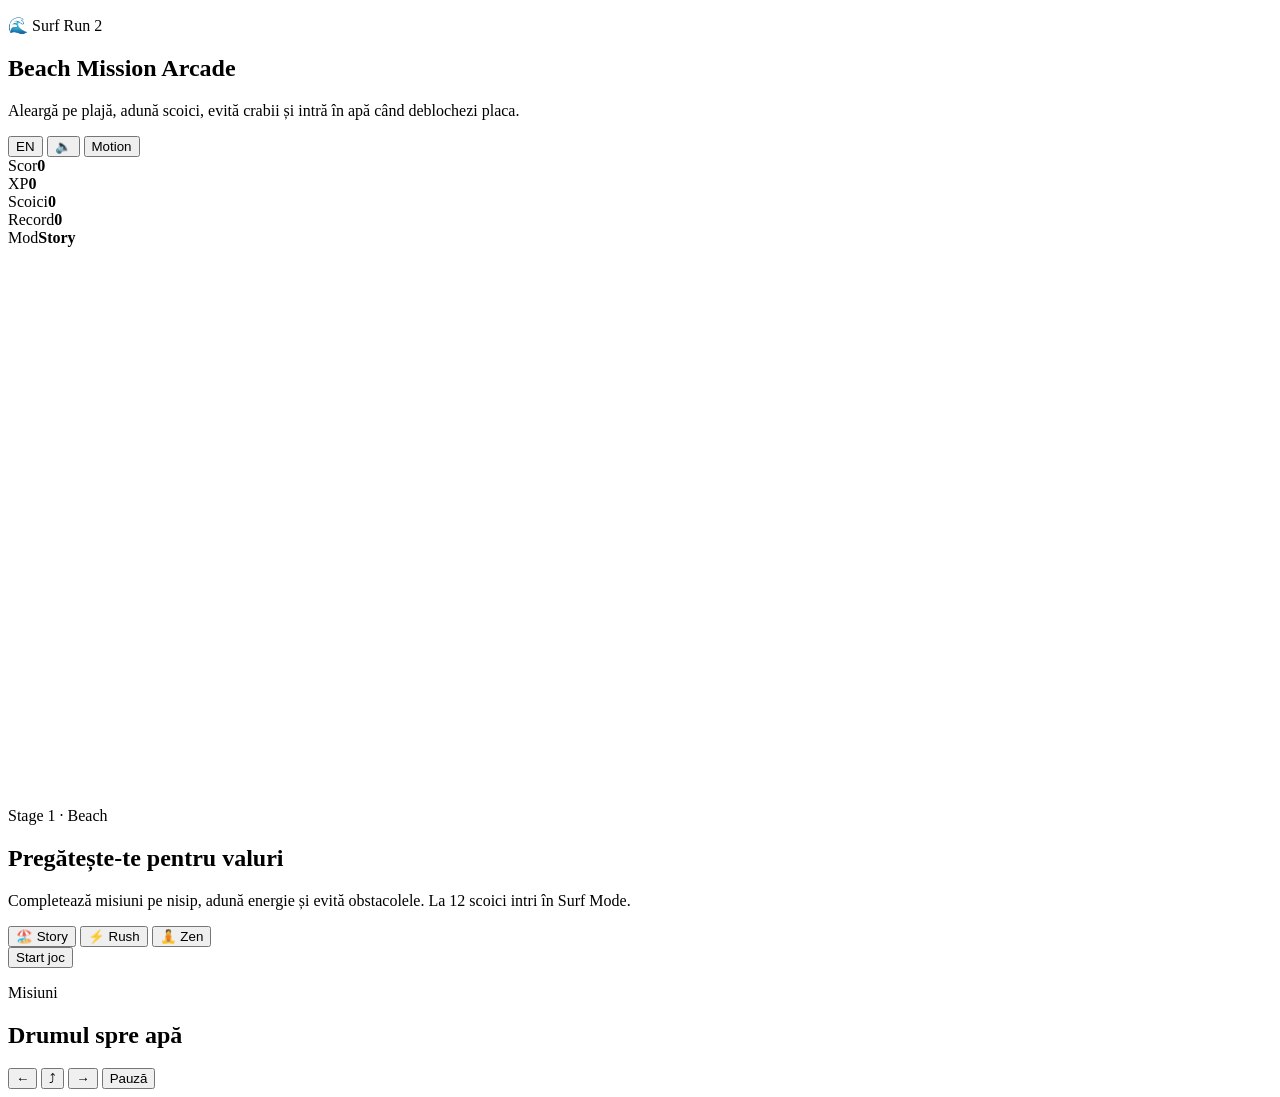
==== index.html @ 9cb1aa31 "Publish Surf Run 2 game" ====
<!DOCTYPE html>
<html lang="ro">
<head>
  <meta charset="UTF-8" />
  <meta name="viewport" content="width=device-width, initial-scale=1.0" />
  <meta name="description" content="Surf Run 2 — beach missions, arcade runner, surf mode, bilingual RO/EN." />
  <title>Surf Run 2 — Beach Mission Arcade</title>
  <link rel="stylesheet" href="style.css" />
</head>
<body>
  <main class="app" id="app">
    <section class="hero panel">
      <div>
        <p class="eyebrow">🌊 Surf Run 2</p>
        <h1 data-i18n="title">Beach Mission Arcade</h1>
        <p class="lead" data-i18n="subtitle">Aleargă pe plajă, adună scoici, evită crabii și intră în apă când deblochezi placa.</p>
      </div>
      <div class="hero-actions">
        <button class="ghost" id="langBtn" type="button">EN</button>
        <button class="ghost" id="soundBtn" type="button" aria-pressed="false">🔈</button>
        <button class="ghost" id="motionBtn" type="button" aria-pressed="false" data-i18n="reducedMotion">Motion</button>
      </div>
    </section>

    <section class="hud panel" aria-label="Game stats">
      <article><span data-i18n="score">Scor</span><strong id="score">0</strong></article>
      <article><span>XP</span><strong id="xp">0</strong></article>
      <article><span data-i18n="coins">Scoici</span><strong id="coins">0</strong></article>
      <article><span data-i18n="best">Record</span><strong id="best">0</strong></article>
      <article><span data-i18n="mode">Mod</span><strong id="modeName">Story</strong></article>
    </section>

    <section class="game-wrap panel">
      <canvas id="game" width="960" height="540" aria-label="Surf Run 2 game canvas"></canvas>
      <div class="overlay" id="overlay">
        <div class="card">
          <p class="badge" data-i18n="stage">Stage 1 · Beach</p>
          <h2 data-i18n="menuTitle">Pregătește-te pentru valuri</h2>
          <p data-i18n="menuText">Completează misiuni pe nisip, adună energie și evită obstacolele. La 12 scoici intri în Surf Mode.</p>
          <div class="mode-grid" role="group" aria-label="Game modes">
            <button class="mode active" data-mode="story" type="button">🏖️ Story</button>
            <button class="mode" data-mode="rush" type="button">⚡ Rush</button>
            <button class="mode" data-mode="zen" type="button">🧘 Zen</button>
          </div>
          <button class="primary" id="startBtn" type="button" data-i18n="start">Start joc</button>
        </div>
      </div>
    </section>

    <section class="missions panel">
      <div>
        <p class="eyebrow" data-i18n="missions">Misiuni</p>
        <h2 data-i18n="missionsTitle">Drumul spre apă</h2>
      </div>
      <ul id="missionList"></ul>
    </section>

    <section class="controls panel">
      <button id="leftBtn" type="button" aria-label="Move left">←</button>
      <button id="jumpBtn" type="button" aria-label="Jump">⤴</button>
      <button id="rightBtn" type="button" aria-label="Move right">→</button>
      <button id="pauseBtn" type="button" data-i18n="pause">Pauză</button>
    </section>
  </main>

  <script src="script.js"></script>
</body>
</html>
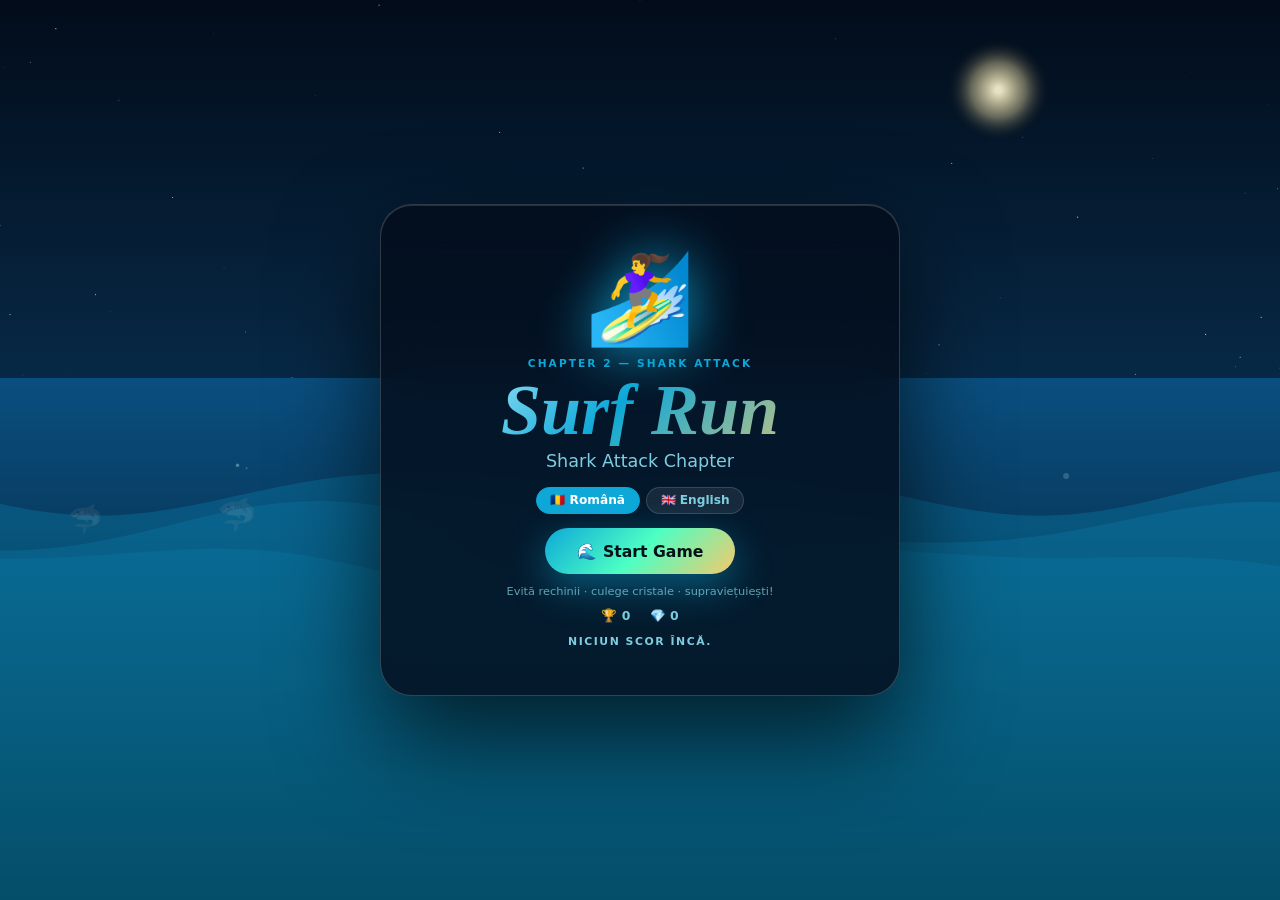
==== commit 3c07d779: "Update index.html" ====
--- a/index.html
+++ b/index.html
@@ -1,68 +1,1152 @@
 <!DOCTYPE html>
 <html lang="ro">
 <head>
-  <meta charset="UTF-8" />
-  <meta name="viewport" content="width=device-width, initial-scale=1.0" />
-  <meta name="description" content="Surf Run 2 — beach missions, arcade runner, surf mode, bilingual RO/EN." />
-  <title>Surf Run 2 — Beach Mission Arcade</title>
-  <link rel="stylesheet" href="style.css" />
+<meta charset="UTF-8"/>
+<meta name="viewport" content="width=device-width, initial-scale=1.0, user-scalable=no"/>
+<title>Surf Run — Shark Attack</title>
+<style>
+@import url('https://fonts.googleapis.com/css2?family=Fraunces:ital,wght@0,900;1,900&family=Inter+Tight:wght@400;700;900&display=swap');
+:root{
+  --ocean:#051a2e;--deep:#041018;--wave:#0da8d8;--foam:#c2f2ff;
+  --sand:#f5c96b;--coral:#ff5e62;--good:#4dffc3;--purple:#b06fff;
+  --text:#f0faff;--muted:#7ecde0;--border:rgba(255,255,255,.14);
+  --panel:rgba(4,18,36,.88);--shadow:0 20px 60px rgba(0,0,0,.6);
+  --ctrl-h:70px;
+}
+*{box-sizing:border-box;margin:0;padding:0;-webkit-tap-highlight-color:transparent;}
+html,body{height:100%;width:100%;overflow:hidden;}
+body{font-family:'Inter Tight',system-ui,sans-serif;color:var(--text);background:var(--deep);}
+button{border:0;cursor:pointer;font:inherit;}canvas{display:block;}
+
+/* SPLASH */
+#splash{position:fixed;inset:0;z-index:80;display:flex;align-items:center;justify-content:center;padding:1rem;overflow:hidden;}
+#sc{position:absolute;inset:0;width:100%;height:100%;}
+#splash.out{animation:splashOut .5s forwards;}
+@keyframes splashOut{to{opacity:0;transform:scale(1.03);visibility:hidden;pointer-events:none;}}
+.splash-card{
+  position:relative;z-index:2;width:min(520px,100%);
+  padding:clamp(1.4rem,4vw,2.6rem);text-align:center;
+  border:1px solid rgba(255,255,255,.18);border-radius:32px;
+  background:rgba(4,14,28,.84);
+  box-shadow:0 40px 100px rgba(0,0,0,.7),inset 0 1px 0 rgba(255,255,255,.14);
+  backdrop-filter:blur(28px);animation:cardIn .6s cubic-bezier(.22,1,.36,1) both;
+}
+@keyframes cardIn{from{opacity:0;transform:translateY(28px) scale(.96)}to{opacity:1;transform:none}}
+.splash-icon{font-size:clamp(3rem,11vw,5.5rem);display:block;margin-bottom:.4rem;animation:surfFloat 2.4s ease-in-out infinite;filter:drop-shadow(0 0 28px rgba(13,168,216,.95));}
+@keyframes surfFloat{0%,100%{transform:translateY(0) rotate(-4deg)}50%{transform:translateY(-15px) rotate(5deg)}}
+.eyebrow{font-size:.66rem;font-weight:900;letter-spacing:.2em;text-transform:uppercase;color:var(--wave);margin-bottom:.3rem;}
+.splash-card h1{font-family:'Fraunces',serif;font-style:italic;font-size:clamp(2.2rem,7vw,4.5rem);line-height:1;background:linear-gradient(135deg,#c2f2ff 0%,#0da8d8 45%,#f5c96b 100%);-webkit-background-clip:text;-webkit-text-fill-color:transparent;background-clip:text;}
+.splash-tagline{font-size:clamp(.82rem,2vw,1.1rem);color:var(--muted);margin:.3rem 0 1rem;font-weight:400;}
+.splash-lang{display:flex;gap:.4rem;justify-content:center;margin-bottom:.9rem;}
+.splash-lang button{padding:.35rem .85rem;border-radius:999px;font-size:.76rem;font-weight:900;background:rgba(255,255,255,.08);border:1px solid var(--border);color:var(--muted);transition:all .18s;}
+.splash-lang button.active{background:var(--wave);color:#fff;border-color:var(--wave);}
+.start-btn{display:inline-flex;align-items:center;gap:.4rem;padding:.85rem 2rem;border-radius:999px;font-size:.98rem;font-weight:900;background:linear-gradient(135deg,#0da8d8,#4dffc3,#f5c96b);color:#041118;box-shadow:0 12px 38px rgba(13,168,216,.48);transition:transform .18s;position:relative;overflow:hidden;}
+.start-btn::after{content:'';position:absolute;inset:0;background:linear-gradient(90deg,transparent,rgba(255,255,255,.32),transparent);transform:translateX(-100%);animation:shine 2.2s infinite;}
+@keyframes shine{60%,100%{transform:translateX(120%)}0%{transform:translateX(-100%)}}
+.start-btn:hover{transform:translateY(-3px);}
+.splash-hint{font-size:.71rem;color:var(--muted);margin-top:.6rem;opacity:.75;}
+.splash-hs{display:flex;justify-content:center;gap:1.2rem;margin:.65rem 0 0;font-size:.78rem;color:var(--muted);}
+.splash-hs span{display:flex;align-items:center;gap:.28rem;font-weight:700;}
+
+/* LEADERBOARD on splash */
+.splash-lb{margin:.7rem 0 0;text-align:left;}
+.splash-lb-title{font-size:.62rem;font-weight:900;letter-spacing:.14em;text-transform:uppercase;color:var(--muted);margin-bottom:.35rem;text-align:center;}
+.lb-row{display:flex;align-items:center;gap:.5rem;padding:.28rem .5rem;border-radius:8px;font-size:.74rem;}
+.lb-row:nth-child(odd){background:rgba(255,255,255,.04);}
+.lb-rank{font-weight:900;color:var(--muted);width:16px;text-align:center;}
+.lb-rank.gold{color:#f5c96b;}
+.lb-score{font-weight:900;flex:1;}
+.lb-skin{font-size:.9rem;}
+.lb-date{font-size:.62rem;color:var(--muted);margin-left:auto;}
+
+/* SHELL */
+#shell{position:fixed;inset:0;display:flex;flex-direction:column;overflow:hidden;padding:.6rem;gap:.6rem;}
+.topbar{flex-shrink:0;display:flex;justify-content:space-between;align-items:center;gap:.5rem;flex-wrap:wrap;padding:.55rem .85rem;border:1px solid var(--border);border-radius:18px;background:var(--panel);backdrop-filter:blur(18px);box-shadow:var(--shadow);}
+.topbar-title{display:flex;align-items:center;gap:.6rem;}
+.topbar h1{font-family:'Fraunces',serif;font-style:italic;font-size:clamp(1.1rem,2.5vw,1.55rem);background:linear-gradient(90deg,#c2f2ff,#0da8d8);-webkit-background-clip:text;-webkit-text-fill-color:transparent;background-clip:text;}
+.mode-pill{padding:.18rem .6rem;border-radius:999px;font-size:.64rem;font-weight:900;background:linear-gradient(135deg,var(--wave),var(--good));color:#041118;}
+.top-actions{display:flex;gap:.32rem;flex-wrap:wrap;}
+.ghost-btn{padding:.42rem .75rem;border-radius:999px;font-size:.76rem;font-weight:700;border:1px solid var(--border);background:rgba(255,255,255,.07);color:var(--text);transition:all .18s;}
+.ghost-btn:hover{background:rgba(255,255,255,.14);transform:translateY(-1px);}
+.ghost-btn.snd-on{border-color:var(--good);color:var(--good);}
+
+.layout{flex:1;min-height:0;display:grid;grid-template-columns:248px 1fr;gap:.6rem;}
+
+/* PANEL */
+.panel{display:flex;flex-direction:column;gap:.42rem;border:1px solid var(--border);border-radius:20px;background:var(--panel);backdrop-filter:blur(18px);box-shadow:var(--shadow);padding:.72rem;overflow-y:auto;scrollbar-width:none;}
+.panel::-webkit-scrollbar{display:none;}
+.panel h2{font-size:.66rem;font-weight:900;letter-spacing:.14em;text-transform:uppercase;color:var(--muted);margin-bottom:.18rem;}
+.mode-grid{display:grid;grid-template-columns:1fr 1fr;gap:.32rem;}
+.mode-btn{padding:.55rem .35rem;border-radius:12px;font-size:.72rem;font-weight:700;border:1px solid var(--border);background:rgba(255,255,255,.06);color:var(--text);transition:all .2s;}
+.mode-btn:hover{transform:translateY(-2px);}
+.mode-btn.active{background:linear-gradient(135deg,var(--wave),var(--good));color:#041118;border-color:transparent;}
+.mission-list{list-style:none;display:flex;flex-direction:column;gap:.32rem;}
+.mission-list li{padding:.48rem .58rem;border:1px solid var(--border);border-radius:11px;background:rgba(255,255,255,.04);transition:border-color .3s;}
+.mission-list li.done-item{border-color:rgba(77,255,195,.28);}
+.mission-list strong{display:block;font-size:.76rem;}
+.mission-list small{display:block;margin-top:.12rem;color:var(--muted);font-size:.68rem;}
+.mission-list .done{color:var(--good);}
+
+/* achievements */
+.ach-grid{display:grid;grid-template-columns:1fr 1fr;gap:.3rem;}
+.ach-badge{padding:.42rem .35rem;border-radius:11px;border:1px solid var(--border);background:rgba(255,255,255,.04);text-align:center;font-size:.7rem;transition:all .25s;}
+.ach-badge .ach-icon{font-size:1.2rem;display:block;margin-bottom:.15rem;filter:grayscale(1);opacity:.4;transition:all .3s;}
+.ach-badge.earned .ach-icon{filter:none;opacity:1;}
+.ach-badge.earned{border-color:rgba(245,201,107,.35);background:rgba(245,201,107,.07);}
+.ach-badge .ach-name{font-size:.62rem;color:var(--muted);}
+.ach-badge.earned .ach-name{color:var(--sand);}
+
+.shop-grid{display:flex;flex-direction:column;gap:.32rem;}
+.shop-item{width:100%;padding:.5rem .62rem;display:grid;grid-template-columns:auto 1fr auto;gap:.42rem;align-items:center;text-align:left;border:1px solid var(--border);border-radius:12px;background:rgba(255,255,255,.05);color:var(--text);font-weight:700;font-size:.76rem;transition:all .2s;}
+.shop-item:hover{transform:translateY(-2px);}
+.shop-item.equipped{border-color:var(--good);box-shadow:0 0 14px rgba(77,255,195,.18);}
+.shop-item small{color:var(--muted);font-weight:400;font-size:.7rem;}
+.powerup-grid{display:grid;grid-template-columns:1fr 1fr;gap:.32rem;}
+.powerup-btn{padding:.55rem .35rem;border-radius:12px;font-size:.68rem;font-weight:700;text-align:center;border:1px solid var(--border);background:rgba(255,255,255,.06);color:var(--text);transition:all .2s;display:flex;flex-direction:column;align-items:center;gap:.12rem;}
+.powerup-btn:hover{transform:translateY(-2px);}
+.powerup-btn .cost{font-size:.62rem;color:var(--muted);font-weight:400;}
+.danger-btn{padding:.58rem .85rem;border-radius:999px;background:rgba(255,94,98,.12);border:1px solid rgba(255,94,98,.32);color:var(--coral);font-weight:700;font-size:.72rem;transition:all .18s;}
+.danger-btn:hover{background:rgba(255,94,98,.22);}
+
+/* GAME AREA */
+.game-area{display:flex;flex-direction:column;gap:.48rem;border:1px solid var(--border);border-radius:20px;background:var(--panel);backdrop-filter:blur(18px);box-shadow:var(--shadow);padding:.72rem;min-height:0;}
+.hud{display:grid;grid-template-columns:repeat(5,1fr);gap:.42rem;flex-shrink:0;}
+.hud-cell{padding:.45rem .32rem;border:1px solid var(--border);border-radius:11px;background:rgba(255,255,255,.07);text-align:center;}
+.hud-cell span{display:block;font-size:.54rem;font-weight:900;letter-spacing:.09em;text-transform:uppercase;color:var(--muted);}
+.hud-cell strong{font-size:1.05rem;font-weight:900;}
+.hud-cell.danger strong{color:var(--coral);animation:hpulse .5s infinite alternate;}
+@keyframes hpulse{to{transform:scale(1.12)}}
+.hud-cell.good strong{color:var(--good);}
+.level-bar-wrap{flex-shrink:0;display:flex;align-items:center;gap:.45rem;padding:0 .12rem;}
+.level-label{font-size:.62rem;font-weight:900;color:var(--muted);white-space:nowrap;}
+.level-bar-bg{flex:1;height:5px;border-radius:99px;background:rgba(255,255,255,.1);}
+.level-bar-fg{height:100%;border-radius:99px;background:linear-gradient(90deg,var(--wave),var(--good));transition:width .4s;}
+#game-wrap{flex:1;min-height:0;position:relative;}
+#gameCanvas{width:100%;height:100%;border-radius:14px;border:1px solid var(--border);}
+
+/* OVERLAY */
+.overlay{position:absolute;inset:auto .7rem .7rem;z-index:20;padding:.75rem 1rem;text-align:center;border:1px solid var(--border);border-radius:15px;background:rgba(3,12,24,.84);backdrop-filter:blur(18px);animation:ovIn .28s cubic-bezier(.22,1,.36,1);}
+.overlay.hidden{display:none;}
+@keyframes ovIn{from{opacity:0;transform:translateY(8px)}to{opacity:1;transform:none}}
+.overlay h2{font-size:.92rem;font-weight:900;}
+.overlay p{font-size:.76rem;color:var(--muted);margin-top:.26rem;}
+
+/* GAME OVER STATS overlay */
+.gameover-stats{display:grid;grid-template-columns:1fr 1fr;gap:.35rem;margin:.55rem 0 .5rem;}
+.go-stat{padding:.35rem .4rem;border-radius:10px;background:rgba(255,255,255,.06);border:1px solid var(--border);text-align:center;}
+.go-stat span{display:block;font-size:.58rem;color:var(--muted);text-transform:uppercase;letter-spacing:.08em;}
+.go-stat strong{font-size:.92rem;font-weight:900;}
+.restart-btn{display:inline-flex;align-items:center;gap:.35rem;padding:.6rem 1.4rem;border-radius:999px;font-size:.84rem;font-weight:900;background:linear-gradient(135deg,var(--wave),var(--good));color:#041118;margin-top:.4rem;transition:transform .18s;}
+.restart-btn:hover{transform:translateY(-2px);}
+.record-badge{display:inline-block;padding:.22rem .7rem;border-radius:999px;background:linear-gradient(135deg,#f5c96b,#ff9f00);color:#041118;font-size:.7rem;font-weight:900;margin-top:.35rem;}
+
+/* COUNTDOWN */
+#countdown{
+  position:absolute;inset:0;z-index:25;
+  display:flex;align-items:center;justify-content:center;
+  pointer-events:none;
+}
+#countdown.hidden{display:none;}
+.cd-num{
+  font-family:'Fraunces',serif;font-style:italic;
+  font-size:clamp(5rem,20vw,9rem);font-weight:900;
+  background:linear-gradient(135deg,#c2f2ff,#0da8d8,#f5c96b);
+  -webkit-background-clip:text;-webkit-text-fill-color:transparent;background-clip:text;
+  filter:drop-shadow(0 0 40px rgba(13,168,216,.8));
+  animation:cdPop .8s cubic-bezier(.22,1,.36,1) both;
+}
+@keyframes cdPop{0%{opacity:0;transform:scale(2.2)}70%{opacity:1;transform:scale(.92)}100%{transform:scale(1)}}
+
+/* SCREEN FLASH */
+#flash{position:absolute;inset:0;z-index:22;border-radius:14px;pointer-events:none;opacity:0;}
+#flash.green{animation:flashGreen .35s forwards;}
+#flash.red{animation:flashRed .4s forwards;}
+#flash.gold{animation:flashGold .5s forwards;}
+@keyframes flashGreen{0%{opacity:.28;background:rgba(77,255,195,.4)}100%{opacity:0}}
+@keyframes flashRed{0%{opacity:.35;background:rgba(255,94,98,.45)}100%{opacity:0}}
+@keyframes flashGold{0%{opacity:.38;background:rgba(245,201,107,.45)}100%{opacity:0}}
+
+/* LEVEL UP flash */
+#levelup-flash{position:absolute;inset:0;z-index:19;border-radius:14px;background:rgba(13,168,216,.18);pointer-events:none;opacity:0;}
+#levelup-flash.pop{animation:lvlPop .55s forwards;}
+@keyframes lvlPop{0%{opacity:1}100%{opacity:0}}
+
+/* COMBO */
+#combo-badge{position:absolute;top:.7rem;right:.7rem;z-index:18;padding:.28rem .68rem;border-radius:999px;font-size:.72rem;font-weight:900;background:linear-gradient(135deg,var(--wave),var(--good));color:#041118;opacity:0;transform:scale(.8);transition:opacity .2s,transform .2s;pointer-events:none;}
+#combo-badge.show{opacity:1;transform:scale(1);}
+
+/* BOSS HP bar */
+#boss-bar-wrap{position:absolute;top:.7rem;left:.7rem;right:3.5rem;z-index:18;display:none;}
+#boss-bar-wrap.show{display:block;}
+.boss-bar-label{font-size:.58rem;font-weight:900;color:var(--coral);letter-spacing:.12em;text-transform:uppercase;margin-bottom:.2rem;}
+.boss-bar-bg{height:7px;border-radius:99px;background:rgba(255,255,255,.12);}
+.boss-bar-fg{height:100%;border-radius:99px;background:linear-gradient(90deg,#ff5e62,#ff9f00);transition:width .35s;}
+
+/* mobile controls */
+.mobile-controls{display:none;}
+
+/* MOBILE ≤768 */
+@media(max-width:768px){
+  #shell{padding:.28rem;gap:.28rem;}
+  .topbar{padding:.35rem .6rem;border-radius:13px;}
+  .topbar h1{font-size:1.05rem;}
+  .mode-pill{display:none;}
+  .ghost-btn{padding:.32rem .55rem;font-size:.7rem;}
+  .layout{display:block;flex:1;min-height:0;position:relative;}
+  .game-area{position:absolute;inset:0;border-radius:13px;padding:.38rem;gap:.28rem;}
+  .hud{grid-template-columns:repeat(5,1fr);gap:.2rem;}
+  .hud-cell{padding:.26rem .16rem;border-radius:8px;background:rgba(4,14,28,.68);border-color:rgba(255,255,255,.1);}
+  .hud-cell span{font-size:.47rem;letter-spacing:.05em;}
+  .hud-cell strong{font-size:.82rem;}
+  .level-bar-wrap{padding:0;}
+  .level-bar-bg{height:3px;}
+  .level-label{font-size:.55rem;}
+  #game-wrap{flex:1;min-height:0;}
+  #gameCanvas{border-radius:9px;}
+  .mobile-controls{flex-shrink:0;display:grid;grid-template-columns:1fr auto 1fr;gap:.3rem;}
+  .mobile-controls button{padding:0;height:var(--ctrl-h);border-radius:13px;font-size:1.55rem;font-weight:900;background:rgba(255,255,255,.09);border:1px solid var(--border);color:var(--text);transition:background .12s,transform .1s;display:flex;align-items:center;justify-content:center;}
+  .mobile-controls button:active{background:rgba(13,168,216,.3);transform:scale(.94);}
+  #shieldBtn{width:62px;justify-self:center;}
+  .panel{position:fixed;bottom:0;left:0;right:0;z-index:40;max-height:72vh;border-radius:22px 22px 0 0;padding:.9rem;gap:.5rem;transform:translateY(calc(100% - 42px));transition:transform .38s cubic-bezier(.22,1,.36,1);border:1px solid var(--border);border-bottom:none;touch-action:none;}
+  .panel.open{transform:translateY(0);}
+  .panel::before{content:'';display:block;flex-shrink:0;width:38px;height:4px;border-radius:999px;background:rgba(255,255,255,.26);margin:0 auto -.05rem;}
+  .panel-tab{flex-shrink:0;display:flex;align-items:center;justify-content:center;gap:.45rem;font-size:.7rem;font-weight:900;color:var(--muted);letter-spacing:.1em;text-transform:uppercase;padding:.18rem 0 .4rem;cursor:pointer;user-select:none;}
+  .panel-tab-icon{transition:transform .3s;}
+  .panel.open .panel-tab-icon{transform:rotate(180deg);}
+  .panel-body{overflow-y:auto;flex:1;display:flex;flex-direction:column;gap:.48rem;}
+  .panel:not(.open) .panel-body{overflow:hidden;}
+  .overlay{inset:auto .45rem .45rem;padding:.6rem .75rem;border-radius:13px;}
+  #boss-bar-wrap{top:.5rem;left:.5rem;right:3.2rem;}
+}
+@media(max-width:380px){
+  .hud-cell strong{font-size:.72rem;}
+  .mobile-controls button{height:58px;font-size:1.3rem;}
+}
+</style>
 </head>
 <body>
-  <main class="app" id="app">
-    <section class="hero panel">
-      <div>
-        <p class="eyebrow">🌊 Surf Run 2</p>
-        <h1 data-i18n="title">Beach Mission Arcade</h1>
-        <p class="lead" data-i18n="subtitle">Aleargă pe plajă, adună scoici, evită crabii și intră în apă când deblochezi placa.</p>
+
+<!-- SPLASH -->
+<div id="splash">
+  <canvas id="sc"></canvas>
+  <div class="splash-card">
+    <span class="splash-icon">🏄‍♀️</span>
+    <p class="eyebrow">Chapter 2 — Shark Attack</p>
+    <h1>Surf Run</h1>
+    <p class="splash-tagline" id="splashTagline">Shark Attack Chapter</p>
+    <div class="splash-lang">
+      <button id="btnRo" class="active" onclick="setSplashLang('ro')">🇷🇴 Română</button>
+      <button id="btnEn" onclick="setSplashLang('en')">🇬🇧 English</button>
+    </div>
+    <button class="start-btn" id="startBtn"><span>🌊</span><span id="startLabel">Start Game</span></button>
+    <p class="splash-hint" id="splashHint">Evită rechinii · culege cristale · supraviețuiești!</p>
+    <div class="splash-hs">
+      <span>🏆 <span id="splashBest">0</span></span>
+      <span>💎 <span id="splashCrystals">0</span></span>
+    </div>
+    <div class="splash-lb" id="splashLb"></div>
+  </div>
+</div>
+
+<!-- SHELL -->
+<div id="shell">
+  <header class="topbar">
+    <div class="topbar-title">
+      <h1>Surf Run</h1>
+      <span class="mode-pill" id="modePill">Story</span>
+    </div>
+    <div class="top-actions">
+      <button class="ghost-btn" id="langBtn">RO/EN</button>
+      <button class="ghost-btn" id="pauseBtn" data-i18n="pause">Pauză</button>
+      <button class="ghost-btn" id="soundBtn">🔊</button>
+    </div>
+  </header>
+
+  <main class="layout">
+    <aside class="panel" id="panel">
+      <div class="panel-tab" id="panelTab"><span id="panelTabLabel">MENU</span><span class="panel-tab-icon">▲</span></div>
+      <div class="panel-body">
+        <h2 data-i18n="modes">Moduri de joc</h2>
+        <div class="mode-grid">
+          <button class="mode-btn active" data-mode="story">🌊 Story</button>
+          <button class="mode-btn" data-mode="endless">♾️ Endless</button>
+          <button class="mode-btn" data-mode="shark">🦈 Sharks</button>
+          <button class="mode-btn" data-mode="storm">⛈️ Storm</button>
+        </div>
+        <h2 data-i18n="powers">Powerup-uri</h2>
+        <div class="powerup-grid">
+          <button class="powerup-btn" id="buyShield"><span>🛡️</span><span data-i18n="shieldName">Scut</span><span class="cost">20 💎</span></button>
+          <button class="powerup-btn" id="buySlowmo"><span>⏱️</span><span data-i18n="slowName">Slow-Mo</span><span class="cost">35 💎</span></button>
+          <button class="powerup-btn" id="buyMagnet"><span>🧲</span><span data-i18n="magnetName">Magnet</span><span class="cost">30 💎</span></button>
+          <button class="powerup-btn" id="buyExtra"><span>❤️</span><span data-i18n="extraName">+1 Viață</span><span class="cost">50 💎</span></button>
+        </div>
+        <h2 data-i18n="missions">Misiuni</h2>
+        <ul id="missionList" class="mission-list"></ul>
+        <h2 data-i18n="achievements">Achievements</h2>
+        <div class="ach-grid" id="achGrid"></div>
+        <h2 data-i18n="shop">Shop</h2>
+        <div class="shop-grid">
+          <button class="shop-item" data-skin="classic"><span>🏄‍♀️</span><strong>Surf Girl</strong><small>Free</small></button>
+          <button class="shop-item" data-skin="dude"><span>🏄‍♂️</span><strong>Surf Dude</strong><small>60 💎</small></button>
+          <button class="shop-item" data-skin="dolphin"><span>🐬</span><strong>Dolphin</strong><small>120 💎</small></button>
+          <button class="shop-item" data-skin="rocket"><span>🚀</span><strong>Rocket</strong><small>200 💎</small></button>
+          <button class="shop-item" data-skin="shark2"><span>🦈</span><strong>Shark Rider</strong><small>350 💎</small></button>
+        </div>
+        <button id="resetBtn" class="danger-btn" data-i18n="reset">Reset progres</button>
       </div>
-      <div class="hero-actions">
-        <button class="ghost" id="langBtn" type="button">EN</button>
-        <button class="ghost" id="soundBtn" type="button" aria-pressed="false">🔈</button>
-        <button class="ghost" id="motionBtn" type="button" aria-pressed="false" data-i18n="reducedMotion">Motion</button>
+    </aside>
+
+    <section class="game-area">
+      <div class="hud">
+        <div class="hud-cell" id="hudScore"><span data-i18n="score">Scor</span><strong id="scoreEl">0</strong></div>
+        <div class="hud-cell" id="hudCrystals"><span>💎</span><strong id="crystalsEl">0</strong></div>
+        <div class="hud-cell" id="hudLives"><span data-i18n="lives">Vieți</span><strong id="livesEl">3</strong></div>
+        <div class="hud-cell"><span data-i18n="best">Best</span><strong id="bestEl">0</strong></div>
+        <div class="hud-cell"><span>Lvl</span><strong id="levelEl">1</strong></div>
+      </div>
+      <div class="level-bar-wrap">
+        <span class="level-label">XP</span>
+        <div class="level-bar-bg"><div class="level-bar-fg" id="xpBar" style="width:0%"></div></div>
+        <span class="level-label" id="xpRight">0/100</span>
+      </div>
+      <div id="game-wrap">
+        <canvas id="gameCanvas"></canvas>
+        <div class="overlay hidden" id="overlay">
+          <h2 id="overlayTitle"></h2>
+          <p id="overlayText"></p>
+          <div class="gameover-stats hidden" id="goStats">
+            <div class="go-stat"><span>Score</span><strong id="goScore">0</strong></div>
+            <div class="go-stat"><span>💎</span><strong id="goCrystals">0</strong></div>
+            <div class="go-stat"><span>🦈 Evitați</span><strong id="goSharks">0</strong></div>
+            <div class="go-stat"><span>Max Combo</span><strong id="goCombo">0</strong></div>
+          </div>
+          <div id="goRecord" style="display:none"><span class="record-badge">🏆 Record nou!</span></div>
+          <br><button class="restart-btn hidden" id="restartBtn">🌊 <span id="restartLabel">Restart</span></button>
+        </div>
+        <div id="combo-badge">COMBO ×2</div>
+        <div id="boss-bar-wrap"><div class="boss-bar-label">🦈 BOSS SHARK</div><div class="boss-bar-bg"><div class="boss-bar-fg" id="bossBarFg" style="width:100%"></div></div></div>
+        <div id="levelup-flash"></div>
+        <div id="flash"></div>
+        <div id="countdown" class="hidden"><span class="cd-num" id="cdNum">3</span></div>
+      </div>
+      <div class="mobile-controls">
+        <button id="leftBtn">←</button>
+        <button id="shieldBtn">🛡️</button>
+        <button id="rightBtn">→</button>
       </div>
     </section>
-
-    <section class="hud panel" aria-label="Game stats">
-      <article><span data-i18n="score">Scor</span><strong id="score">0</strong></article>
-      <article><span>XP</span><strong id="xp">0</strong></article>
-      <article><span data-i18n="coins">Scoici</span><strong id="coins">0</strong></article>
-      <article><span data-i18n="best">Record</span><strong id="best">0</strong></article>
-      <article><span data-i18n="mode">Mod</span><strong id="modeName">Story</strong></article>
-    </section>
-
-    <section class="game-wrap panel">
-      <canvas id="game" width="960" height="540" aria-label="Surf Run 2 game canvas"></canvas>
-      <div class="overlay" id="overlay">
-        <div class="card">
-          <p class="badge" data-i18n="stage">Stage 1 · Beach</p>
-          <h2 data-i18n="menuTitle">Pregătește-te pentru valuri</h2>
-          <p data-i18n="menuText">Completează misiuni pe nisip, adună energie și evită obstacolele. La 12 scoici intri în Surf Mode.</p>
-          <div class="mode-grid" role="group" aria-label="Game modes">
-            <button class="mode active" data-mode="story" type="button">🏖️ Story</button>
-            <button class="mode" data-mode="rush" type="button">⚡ Rush</button>
-            <button class="mode" data-mode="zen" type="button">🧘 Zen</button>
-          </div>
-          <button class="primary" id="startBtn" type="button" data-i18n="start">Start joc</button>
-        </div>
-      </div>
-    </section>
-
-    <section class="missions panel">
-      <div>
-        <p class="eyebrow" data-i18n="missions">Misiuni</p>
-        <h2 data-i18n="missionsTitle">Drumul spre apă</h2>
-      </div>
-      <ul id="missionList"></ul>
-    </section>
-
-    <section class="controls panel">
-      <button id="leftBtn" type="button" aria-label="Move left">←</button>
-      <button id="jumpBtn" type="button" aria-label="Jump">⤴</button>
-      <button id="rightBtn" type="button" aria-label="Move right">→</button>
-      <button id="pauseBtn" type="button" data-i18n="pause">Pauză</button>
-    </section>
   </main>
-
-  <script src="script.js"></script>
+</div>
+
+<script>
+// ══════ I18N ══════════════════════════════════════════════
+const T={
+  ro:{
+    pause:"Pauză",resume:"Continuă",modes:"Moduri de joc",missions:"Misiuni",
+    achievements:"Achievements",shop:"Shop",reset:"Reset progres",
+    powers:"Powerup-uri",shieldName:"Scut",slowName:"Slow-Mo",magnetName:"Magnet",extraName:"+1 Viață",
+    score:"Scor",crystals:"💎",lives:"Vieți",best:"Best",
+    ready:"Gata? 🌊",instructions:"← → sau swipe · sus = scut",
+    gameOver:"Game Over 🦈",gameOverSub:"Run terminat",
+    newRecord:"🏆 Nou record personal!",
+    paused:"Pauză 🏄",pausedText:"Apasă Continuă.",
+    shieldReady:"Scut activat! 🛡️",noCrystals:"Ai nevoie de 20 💎.",
+    slowReady:"Slow-Mo! ⏱️",noSlow:"Ai nevoie de 35 💎.",
+    magnetReady:"Magnet! 🧲",noMagnet:"Ai nevoie de 30 💎.",
+    extraLife:"❤️ +1 Viață!",noExtra:"Ai nevoie de 50 💎.",
+    bought:"Skin cumpărat! ✨",equipped:"Skin echipat! ✨",needMore:"Nu ai suficiente 💎.",
+    m1:"Colectează 20 💎",m2:"Scor 300",m3:"Evită 5 rechini la rând",m4:"Level 5",m5:"Supraviețuiește furtunii",
+    reward:"Recompensă",levelUp:"LEVEL UP! 🎉",
+    bossWarning:"🦈 BOSS SHARK SE APROPIE!",bossDefeated:"Boss eliminat! 💪",
+    startLabel:"Start Game",splashHint:"Evită rechinii · culege cristale · supraviețuiești!",
+    splashTagline:"Shark Attack Chapter",restartLabel:"Restart",
+    lbTitle:"TOP SCORURI",noScores:"Niciun scor încă.",
+    achFirst:"Prima cristală",achCombo:"Combo ×5",achBoss:"Boss Ucis",achSurvivor:"Supraviețuitor",
+    achSpeed:"Viteza max",achShark:"Rider de rechini"
+  },
+  en:{
+    pause:"Pause",resume:"Resume",modes:"Game modes",missions:"Missions",
+    achievements:"Achievements",shop:"Shop",reset:"Reset progress",
+    powers:"Powerups",shieldName:"Shield",slowName:"Slow-Mo",magnetName:"Magnet",extraName:"+1 Life",
+    score:"Score",crystals:"💎",lives:"Lives",best:"Best",
+    ready:"Ready? 🌊",instructions:"← → or swipe · swipe up = shield",
+    gameOver:"Game Over 🦈",gameOverSub:"Run finished",
+    newRecord:"🏆 New personal record!",
+    paused:"Paused 🏄",pausedText:"Press Resume.",
+    shieldReady:"Shield on! 🛡️",noCrystals:"Need 20 💎.",
+    slowReady:"Slow-Mo! ⏱️",noSlow:"Need 35 💎.",
+    magnetReady:"Magnet! 🧲",noMagnet:"Need 30 💎.",
+    extraLife:"❤️ +1 Life!",noExtra:"Need 50 💎.",
+    bought:"Skin bought! ✨",equipped:"Skin equipped! ✨",needMore:"Not enough 💎.",
+    m1:"Collect 20 💎",m2:"Reach score 300",m3:"Dodge 5 sharks in a row",m4:"Reach Level 5",m5:"Survive the storm",
+    reward:"Reward",levelUp:"LEVEL UP! 🎉",
+    bossWarning:"🦈 BOSS SHARK INCOMING!",bossDefeated:"Boss defeated! 💪",
+    startLabel:"Start Game",splashHint:"Dodge sharks · collect crystals · survive!",
+    splashTagline:"Shark Attack Chapter",restartLabel:"Restart",
+    lbTitle:"TOP SCORES",noScores:"No scores yet.",
+    achFirst:"First crystal",achCombo:"Combo ×5",achBoss:"Boss slayer",achSurvivor:"Survivor",
+    achSpeed:"Max speed",achShark:"Shark rider"
+  }
+};
+const PRICES={classic:0,dude:60,dolphin:120,rocket:200,shark2:350};
+const SKINS={classic:"🏄‍♀️",dude:"🏄‍♂️",dolphin:"🐬",rocket:"🚀",shark2:"🦈"};
+const LANES_PCT=[22,50,78];
+
+const ACHIEVEMENTS=[
+  {id:'first',icon:'💎',nameKey:'achFirst',check:s=>s.totalCrystals>=1},
+  {id:'combo5',icon:'🔥',nameKey:'achCombo',check:s=>s.maxCombo>=5},
+  {id:'boss',icon:'🦈',nameKey:'achBoss',check:s=>s.bossKills>=1},
+  {id:'survivor',icon:'🛡️',nameKey:'achSurvivor',check:s=>s.score>=500&&s.lives>0},
+  {id:'speed',icon:'⚡',nameKey:'achSpeed',check:s=>s.level>=8},
+  {id:'sharkrider',icon:'🤙',nameKey:'achShark',check:s=>s.skin==='shark2'&&s.score>=100},
+];
+
+// ══════ STATE ══════════════════════════════════════════════
+const S={
+  lang:localStorage.getItem('srLang')||'ro',
+  sound:localStorage.getItem('srSound')!=='0',
+  started:false,paused:false,gameOver:false,countdown:false,
+  mode:'story',lane:1,
+  score:0,crystals:Number(localStorage.getItem('srCrystals')||0),
+  lives:3,best:Number(localStorage.getItem('srBest')||0),
+  level:1,xp:0,xpNext:100,speed:2.5,
+  spawnTimer:0,waveTimer:0,windTimer:0,
+  stormTimer:0,stormActive:false,stormAlpha:0,
+  shieldActive:false,shieldTimer:0,
+  slowActive:false,slowTimer:0,
+  magnetActive:false,magnetTimer:0,
+  combo:0,comboTimer:0,maxCombo:0,
+  sharkDodgeStreak:0,totalCrystals:0,bossKills:0,
+  skin:localStorage.getItem('srSkin')||'classic',
+  owned:JSON.parse(localStorage.getItem('srOwned')||'["classic"]'),
+  missions:JSON.parse(localStorage.getItem('srMissions')||JSON.stringify({m1:false,m2:false,m3:false,m4:false,m5:false})),
+  achs:JSON.parse(localStorage.getItem('srAchs')||'[]'),
+  entities:[],particles:[],waveOff:0,lastTime:0,shake:0,
+  newRecord:false,
+  // run stats
+  runCrystals:0,runSharks:0,runMaxCombo:0,
+  // boss
+  bossActive:false,bossHP:0,bossMaxHP:5,bossLane:1,bossY:-20,bossMoveTimer:0,
+  // music
+  musicNodes:[],musicTime:0,
+  // day cycle
+  dayPhase:0 // 0=dawn 1=day 2=dusk 3=night
+};
+function t(k){return(T[S.lang]||T.ro)[k]||k;}
+function save(){
+  localStorage.setItem('srLang',S.lang);localStorage.setItem('srSound',S.sound?'1':'0');
+  localStorage.setItem('srCrystals',S.crystals);localStorage.setItem('srBest',S.best);
+  localStorage.setItem('srSkin',S.skin);localStorage.setItem('srOwned',JSON.stringify(S.owned));
+  localStorage.setItem('srMissions',JSON.stringify(S.missions));
+  localStorage.setItem('srAchs',JSON.stringify(S.achs));
+}
+
+// ══════ LEADERBOARD ════════════════════════════════════════
+function getLB(){return JSON.parse(localStorage.getItem('srLB')||'[]');}
+function saveLBEntry(score,skin){
+  const lb=getLB();
+  lb.push({score,skin,date:new Date().toLocaleDateString('ro-RO',{day:'2-digit',month:'2-digit'})});
+  lb.sort((a,b)=>b.score-a.score);
+  if(lb.length>5)lb.length=5;
+  localStorage.setItem('srLB',JSON.stringify(lb));
+}
+function renderLB(){
+  const lb=getLB();
+  const cont=document.getElementById('splashLb');
+  if(!lb.length){cont.innerHTML=`<p class="splash-lb-title" style="color:var(--muted);font-size:.68rem;margin-top:.5rem;text-align:center">${t('noScores')}</p>`;return;}
+  cont.innerHTML=`<p class="splash-lb-title">${t('lbTitle')}</p>`+
+    lb.map((e,i)=>`<div class="lb-row"><span class="lb-rank ${i===0?'gold':''}">${i===0?'🥇':i+1}</span><span class="lb-skin">${SKINS[e.skin]||'🏄‍♀️'}</span><span class="lb-score">${e.score}</span><span class="lb-date">${e.date}</span></div>`).join('');
+}
+
+// ══════ AUDIO ══════════════════════════════════════════════
+let AC=null,ambSrc=null,musicNodes=[];
+function ac(){if(!AC)AC=new(window.AudioContext||window.webkitAudioContext)();if(AC.state==='suspended')AC.resume();return AC;}
+function tone(freq,type,dur,vol=.22,delay=0){
+  if(!S.sound)return;
+  try{const a=ac(),o=a.createOscillator(),g=a.createGain();
+    o.connect(g);g.connect(a.destination);o.type=type;
+    o.frequency.setValueAtTime(freq,a.currentTime+delay);
+    g.gain.setValueAtTime(vol,a.currentTime+delay);
+    g.gain.exponentialRampToValueAtTime(.001,a.currentTime+delay+dur);
+    o.start(a.currentTime+delay);o.stop(a.currentTime+delay+dur);}catch(e){}
+}
+function noise(dur,vol,lp){
+  if(!S.sound)return;
+  try{const a=ac(),b=a.createBuffer(1,~~(a.sampleRate*dur),a.sampleRate),d=b.getChannelData(0);
+    for(let i=0;i<d.length;i++)d[i]=(Math.random()*2-1)*Math.pow(1-i/d.length,1.05)*.85;
+    const s=a.createBufferSource(),f=a.createBiquadFilter(),g=a.createGain();
+    f.type='lowpass';f.frequency.value=lp||350;s.buffer=b;s.connect(f);f.connect(g);g.connect(a.destination);
+    g.gain.setValueAtTime(vol,a.currentTime);g.gain.exponentialRampToValueAtTime(.001,a.currentTime+dur);s.start();}catch(e){}
+}
+function playCrystal(){if(!S.sound)return;[880,1100,1320,1760].forEach((f,i)=>tone(f,'sine',.2,.13,i*.03));}
+function playSharkBite(){noise(.25,.7,370);}
+function playBossRoar(){if(!S.sound)return;noise(.6,.9,200);setTimeout(()=>noise(.4,.6,150),200);}
+function playShield(){[440,550,660,880].forEach((f,i)=>tone(f,'sine',.17,.17,i*.036));}
+function playSlowmo(){[300,240,200].forEach((f,i)=>tone(f,'sawtooth',.26,.13,i*.052));}
+function playMagnet(){[600,700,800].forEach((f,i)=>tone(f,'sine',.15,.13,i*.036));}
+function playLevelUp(){[523,659,784,1047].forEach((f,i)=>tone(f,'sine',.3,.18,i*.062));}
+function playGameOver(){[440,330,220,165,110].forEach((f,i)=>tone(f,'sawtooth',.34,.16,i*.105));}
+function playWaveSfx(){noise(.55,.36,240);}
+function playCountNum(){tone(660,'sine',.18,.28);}
+function playCountGo(){[523,659,784].forEach((f,i)=>tone(f,'sine',.22,.25,i*.04));}
+
+// procedural music loop
+function startMusic(){
+  if(!S.sound||musicNodes.length)return;
+  try{
+    const a=ac();
+    const masterGain=a.createGain();masterGain.gain.value=0;masterGain.connect(a.destination);
+    masterGain.gain.linearRampToValueAtTime(.28,a.currentTime+2);
+    // bass drone
+    const bass=a.createOscillator(),bassG=a.createGain();
+    bass.type='sine';bass.frequency.value=55;bassG.gain.value=.18;
+    bass.connect(bassG);bassG.connect(masterGain);bass.start();
+    // arp
+    const arp=a.createOscillator(),arpG=a.createGain(),arpLFO=a.createOscillator();
+    arp.type='triangle';arp.frequency.value=220;arpG.gain.value=.12;
+    arpLFO.type='sine';arpLFO.frequency.value=4;
+    const lfoG=a.createGain();lfoG.gain.value=30;
+    arpLFO.connect(lfoG);lfoG.connect(arp.frequency);
+    arp.connect(arpG);arpG.connect(masterGain);arp.start();arpLFO.start();
+    // hi rhythm
+    const hir=a.createOscillator(),hirG=a.createGain(),hirLFO=a.createOscillator();
+    hir.type='sawtooth';hir.frequency.value=330;hirG.gain.value=.06;
+    hirLFO.type='square';hirLFO.frequency.value=2;
+    const hirLG=a.createGain();hirLG.gain.value=.06;
+    hirLFO.connect(hirLG);hirLG.connect(hirG.gain);
+    hir.connect(hirG);hirG.connect(masterGain);hir.start();hirLFO.start();
+    musicNodes=[masterGain,bass,arp,arpLFO,hir,hirLFO];
+  }catch(e){}
+}
+function stopMusic(){
+  musicNodes.forEach(n=>{try{n.stop?n.stop():n.disconnect();}catch(e){}});
+  musicNodes=[];
+}
+function updateMusicIntensity(){
+  if(!musicNodes.length)return;
+  try{
+    const g=musicNodes[0];const intensity=Math.min(1,S.score/800)*(S.stormActive?1.4:1)*(S.slowActive?.6:1);
+    g.gain.setTargetAtTime(.12+intensity*.3,ac().currentTime,.5);
+    if(musicNodes[2])musicNodes[2].frequency.setTargetAtTime(220+intensity*180,ac().currentTime,.8);
+  }catch(e){}
+}
+function startAmbient(){
+  if(!S.sound||ambSrc)return;
+  try{const a=ac(),sr=a.sampleRate,len=sr*3.5,b=a.createBuffer(2,len,sr);
+    for(let c=0;c<2;c++){const d=b.getChannelData(c);for(let i=0;i<d.length;i++){const tt=i/sr;d[i]=(Math.random()*2-1)*.08*(0.5+0.5*Math.sin(tt*.5*Math.PI+c));}}
+    ambSrc=a.createBufferSource();const f=a.createBiquadFilter(),g=a.createGain();
+    f.type='lowpass';f.frequency.value=160;g.gain.value=.4;
+    ambSrc.buffer=b;ambSrc.loop=true;ambSrc.connect(f);f.connect(g);g.connect(a.destination);ambSrc.start();}catch(e){}
+}
+function stopAmbient(){if(ambSrc){try{ambSrc.stop();}catch(e){}ambSrc=null;}}
+function stopAllAudio(){stopAmbient();stopMusic();}
+
+// ══════ CANVAS ═════════════════════════════════════════════
+const cv=document.getElementById('gameCanvas'),cx=cv.getContext('2d');
+const sc2=document.getElementById('sc'),scx=sc2.getContext('2d');
+function resize(){
+  const r=document.getElementById('game-wrap').getBoundingClientRect(),dpr=devicePixelRatio||1;
+  cv.width=r.width*dpr;cv.height=r.height*dpr;cv.style.width=r.width+'px';cv.style.height=r.height+'px';
+  cx.resetTransform();cx.scale(dpr,dpr);
+}
+new ResizeObserver(resize).observe(document.getElementById('game-wrap'));
+function resizeSpl(){
+  const dpr=devicePixelRatio||1;sc2.width=innerWidth*dpr;sc2.height=innerHeight*dpr;
+  sc2.style.width=innerWidth+'px';sc2.style.height=innerHeight+'px';scx.resetTransform();scx.scale(dpr,dpr);
+}
+window.addEventListener('resize',resizeSpl);resizeSpl();
+function gW(){return cv.width/(devicePixelRatio||1);}
+function gH(){return cv.height/(devicePixelRatio||1);}
+
+// ══════ SPLASH ANIM ════════════════════════════════════════
+let sT=0;
+const sWaves=[{y:.54,spd:.36,off:0,a:.2},{y:.59,spd:.5,off:1.4,a:.14},{y:.63,spd:.68,off:2.7,a:.1}];
+const sSharks=[{x:80,spd:.72,sz:28},{x:420,spd:.48,sz:22},{x:230,spd:.88,sz:32}];
+function drawSplash(ts){
+  if(!document.getElementById('splash').classList.contains('out'))requestAnimationFrame(drawSplash);
+  sT=ts*.001;const W=innerWidth,H=innerHeight;scx.clearRect(0,0,W,H);
+  const sk=scx.createLinearGradient(0,0,0,H);sk.addColorStop(0,'#020c1a');sk.addColorStop(.5,'#082e4e');sk.addColorStop(1,'#041524');
+  scx.fillStyle=sk;scx.fillRect(0,0,W,H);
+  scx.fillStyle='rgba(255,255,255,.7)';
+  for(let i=0;i<52;i++){const sx=(Math.sin(i*137.5)*W+W)/2,sy=Math.abs(Math.sin(i*97.3))*H*.42;scx.beginPath();scx.arc(sx,sy,.38+Math.sin(sT*1.7+i)*.22,0,Math.PI*2);scx.fill();}
+  const mg=scx.createRadialGradient(W*.78,H*.1,3,W*.78,H*.1,52);mg.addColorStop(0,'rgba(255,248,210,.9)');mg.addColorStop(.5,'rgba(255,235,170,.38)');mg.addColorStop(1,'transparent');
+  scx.fillStyle=mg;scx.beginPath();scx.arc(W*.78,H*.1,52,0,Math.PI*2);scx.fill();
+  const oc=scx.createLinearGradient(0,H*.42,0,H);oc.addColorStop(0,'#0a4f80');oc.addColorStop(.6,'#052840');oc.addColorStop(1,'#010a14');
+  scx.fillStyle=oc;scx.fillRect(0,H*.42,W,H);
+  sWaves.forEach(w=>{scx.beginPath();scx.moveTo(0,H*w.y);for(let x=0;x<=W;x+=10){const dy=Math.sin(x*.007+sT*w.spd+w.off)*20+Math.sin(x*.013+sT*w.spd*.65)*10;scx.lineTo(x,H*w.y+dy);}scx.lineTo(W,H);scx.lineTo(0,H);scx.closePath();scx.fillStyle=`rgba(13,168,216,${w.a+Math.sin(sT*.38)*.03})`;scx.fill();});
+  sSharks.forEach(sh=>{sh.x+=sh.spd;if(sh.x>W+62)sh.x=-62;const bob=Math.sin(sT*1.1+sh.x*.012)*5;scx.save();scx.translate(sh.x,H*.58+bob);scx.font=sh.sz+'px serif';scx.textAlign='center';scx.textBaseline='middle';scx.fillText('🦈',0,0);scx.restore();});
+  for(let i=0;i<7;i++){const fx=(Math.sin(sT*.68+i*62)*W*.34+W*.5),fy=H*.52+Math.sin(sT*1.1+i*38)*10;scx.fillStyle=`rgba(194,242,255,${.24+Math.sin(sT*1.7+i)*.14})`;scx.beginPath();scx.arc(fx,fy,2+Math.sin(sT+i)*1.1,0,Math.PI*2);scx.fill();}
+}
+requestAnimationFrame(drawSplash);
+
+// ══════ GAME DRAW ══════════════════════════════════════════
+const PLAYER_Y=.82;
+function laneX(l){const W=gW(),tw=Math.min(W*.8,440);return(W-tw)/2+tw*LANES_PCT[l]/100;}
+
+// day/night colors
+const DAY_PHASES=[
+  {sky0:'#1a3a5e',sky1:'#c97a3a',oc0:'#1a7a9a',oc1:'#0a3a62',name:'dawn'},
+  {sky0:'#0a2a48',sky1:'#1068a0',oc0:'#0a5888',oc1:'#021020',name:'day'},
+  {sky0:'#3a1a2e',sky1:'#c84a1a',oc0:'#3a5060',oc1:'#0a1828',name:'dusk'},
+  {sky0:'#020810',sky1:'#081830',oc0:'#051828',oc1:'#010508',name:'night'},
+];
+
+function lerp(a,b,t2){return a+(b-a)*t2;}
+function hexToRgb(h){const r=parseInt(h.slice(1,3),16),g=parseInt(h.slice(3,5),16),b=parseInt(h.slice(5,7),16);return[r,g,b];}
+function rgbLerp(h1,h2,t2){const a=hexToRgb(h1),b=hexToRgb(h2);return`rgb(${~~lerp(a[0],b[0],t2)},${~~lerp(a[1],b[1],t2)},${~~lerp(a[2],b[2],t2)})`;}
+
+function drawGame(ts){
+  const W=gW(),H=gH();cx.clearRect(0,0,W,H);
+  if(S.shake>0){cx.save();cx.translate((Math.random()-.5)*S.shake,(Math.random()-.5)*S.shake);}
+  const ph=DAY_PHASES[S.dayPhase%4];
+  const nextPh=DAY_PHASES[(S.dayPhase+1)%4];
+  const phBlend=(S.score%200)/200; // blend toward next phase
+
+  // sky
+  const sky=cx.createLinearGradient(0,0,0,H*.45);
+  if(S.stormAlpha>.08){
+    sky.addColorStop(0,`rgba(8,4,25,${.85+S.stormAlpha*.1})`);
+    sky.addColorStop(1,`rgba(22,6,52,${.65+S.stormAlpha*.3})`);
+  } else {
+    sky.addColorStop(0,rgbLerp(ph.sky0,nextPh.sky0,phBlend));
+    sky.addColorStop(1,rgbLerp(ph.sky1,nextPh.sky1,phBlend));
+  }
+  cx.fillStyle=sky;cx.fillRect(0,0,W,H*.45);
+
+  // celestial body
+  if(!S.stormActive||S.stormAlpha<.4){
+    if(S.dayPhase===3||S.dayPhase===0){
+      // moon
+      const mg2=cx.createRadialGradient(W*.78,H*.08,3,W*.78,H*.08,58);
+      mg2.addColorStop(0,'rgba(255,248,210,.88)');mg2.addColorStop(.5,'rgba(255,235,160,.3)');mg2.addColorStop(1,'transparent');
+      cx.fillStyle=mg2;cx.beginPath();cx.arc(W*.78,H*.08,58,0,Math.PI*2);cx.fill();
+      // stars
+      cx.fillStyle='rgba(255,255,255,.65)';
+      for(let i=0;i<25;i++){cx.beginPath();cx.arc((Math.sin(i*137.5)*W+W)/2,Math.abs(Math.sin(i*97.3))*H*.38,.5+Math.sin(ts*.001*1.5+i)*.2,0,Math.PI*2);cx.fill();}
+    } else {
+      // sun
+      const sg=cx.createRadialGradient(W*.78,H*.08,3,W*.78,H*.08,62);
+      sg.addColorStop(0,'rgba(255,248,170,.88)');sg.addColorStop(.4,'rgba(255,200,60,.28)');sg.addColorStop(1,'transparent');
+      cx.fillStyle=sg;cx.beginPath();cx.arc(W*.78,H*.08,62,0,Math.PI*2);cx.fill();
+    }
+  }
+
+  // clouds
+  cx.font='1.9rem serif';cx.textAlign='center';
+  ['☁️','⛅','☁️','☁️'].forEach((cl,i)=>{
+    const cxp=((ts*.000038*(1+i*.27)+i*.26)*W)%W;
+    cx.globalAlpha=S.stormAlpha>.2?Math.min(.92,.28+S.stormAlpha*.7):.42;
+    cx.fillText(S.stormAlpha>.4?'🌩️':cl,cxp,H*.07+i*H*.038);
+  });cx.globalAlpha=1;
+
+  // lightning
+  if(S.stormActive&&Math.random()<.004*S.stormAlpha){cx.fillStyle=`rgba(190,160,255,${.1+Math.random()*.08})`;cx.fillRect(0,0,W,H);}
+
+  // ocean
+  const oc2=cx.createLinearGradient(0,H*.4,0,H);
+  if(S.stormAlpha>.1){
+    oc2.addColorStop(0,`rgb(${10+~~(S.stormAlpha*18)},${32+~~(S.stormAlpha*8)},${68+~~(S.stormAlpha*18)})`);oc2.addColorStop(1,'#020810');
+  } else {
+    oc2.addColorStop(0,rgbLerp(ph.oc0,nextPh.oc0,phBlend));
+    oc2.addColorStop(1,rgbLerp(ph.oc1,nextPh.oc1,phBlend));
+  }
+  cx.fillStyle=oc2;cx.fillRect(0,H*.4,W,H*.6);
+
+  // track
+  const tw=Math.min(W*.8,440),tl=(W-tw)/2,tTop=H*.18,tBot=H;
+  const tg=cx.createLinearGradient(0,tTop,0,tBot);
+  if(S.stormAlpha>.2){
+    tg.addColorStop(0,`rgba(28,8,75,${.44+S.stormAlpha*.3})`);tg.addColorStop(.5,`rgba(16,4,56,${.64+S.stormAlpha*.2})`);tg.addColorStop(1,'rgba(7,1,26,.94)');
+  } else if(S.dayPhase===3){
+    tg.addColorStop(0,'rgba(5,20,50,.4)');tg.addColorStop(.5,'rgba(4,30,70,.72)');tg.addColorStop(1,'rgba(2,10,25,.96)');
+  } else {
+    tg.addColorStop(0,'rgba(13,168,216,.14)');tg.addColorStop(.5,'rgba(6,58,100,.65)');tg.addColorStop(1,'rgba(3,18,38,.94)');
+  }
+  cx.beginPath();cx.moveTo(W/2-tw*.17,tTop);cx.lineTo(W/2+tw*.17,tTop);cx.lineTo(tl+tw,tBot);cx.lineTo(tl,tBot);cx.closePath();cx.fillStyle=tg;cx.fill();
+  // reflection on track (player ghost)
+  if(S.started&&!S.gameOver){
+    const px=laneX(S.lane),py=H*PLAYER_Y;
+    cx.save();cx.globalAlpha=.12;cx.scale(1,-1);cx.font='2.4rem serif';cx.textAlign='center';cx.textBaseline='middle';
+    cx.fillText(SKINS[S.skin]||'🏄‍♀️',px,-(py+38));cx.restore();
+  }
+  // lane lines
+  [.33,.5,.67].forEach(f=>{const tx1=W/2+(f-.5)*tw*.34,tx2=tl+tw*f;cx.beginPath();cx.moveTo(tx1,tTop);cx.lineTo(tx2,tBot);cx.strokeStyle=`rgba(255,255,255,${S.stormAlpha>.3?.09:.19})`;cx.lineWidth=1.5;cx.stroke();});
+  // speed dashes
+  S.waveOff+=(S.started&&!S.paused&&!S.gameOver&&!S.countdown?S.speed*(S.slowActive?.42:1)*.52:0);if(S.waveOff>80)S.waveOff=0;
+  cx.setLineDash([6,17]);
+  for(let seg=0;seg<6;seg++){const p=(seg/6+S.waveOff/80)%1,y2=tTop+(tBot-tTop)*p,hw=tw*.17+(tw*.33)*p;cx.strokeStyle=`rgba(255,255,255,${.065*(1-p)})`;cx.lineWidth=1;cx.beginPath();cx.moveTo(W/2-hw,y2);cx.lineTo(W/2+hw,y2);cx.stroke();}
+  cx.setLineDash([]);
+  // foam
+  const wy=H*.42+Math.sin((ts||0)*.0009)*4;cx.beginPath();for(let x=0;x<=W;x+=8){const dy=Math.sin(x*.027+(ts||0)*.0017)*5+Math.sin(x*.058+(ts||0)*.0012)*3;x===0?cx.moveTo(x,wy+dy):cx.lineTo(x,wy+dy);}cx.strokeStyle='rgba(194,242,255,.28)';cx.lineWidth=2;cx.stroke();
+
+  // particles
+  S.particles=S.particles.filter(p=>{
+    p.x+=p.vx;p.y+=p.vy;if(p.grav)p.vy+=p.grav;p.life--;p.alpha=p.life/p.max;if(p.life<=0)return false;
+    cx.save();cx.globalAlpha=p.alpha;
+    if(p.txt){cx.font=p.sz+'px serif';cx.textAlign='center';cx.fillStyle='#fff';cx.fillText(p.txt,p.x,p.y);}
+    else{cx.fillStyle=p.col||'#4dffc3';cx.beginPath();cx.arc(p.x,p.y,p.sz,0,Math.PI*2);cx.fill();}
+    cx.restore();return true;
+  });
+
+  // entities
+  S.entities.forEach(e=>{
+    const prog=Math.max(0,Math.min(1,(e.y+14)/116));
+    const scale=.3+prog*.9,hw=tw*.17+(tw*.33)*prog;
+    const ex=W/2+(e.lane-1)*hw*(2/1.5),ey=tTop+(tBot-tTop)*prog;
+    e._px=ex;e._py=ey;
+    cx.save();cx.translate(ex,ey);cx.scale(scale,scale);
+    cx.font='2.2rem serif';cx.textAlign='center';cx.textBaseline='middle';
+    if(e.type==='shark'){
+      cx.shadowColor='rgba(255,50,50,.75)';cx.shadowBlur=18;cx.fillText('🦈',0,0);
+      // shark fin warning line (when shark is far away)
+      if(prog<.5){cx.globalAlpha=.4*(1-prog*2);cx.fillStyle='rgba(255,80,80,.6)';cx.fillRect(-1,-35,2,30);cx.globalAlpha=1;}
+    }
+    else if(e.type==='obstacle')cx.fillText(e.icon,0,0);
+    else if(e.type==='crystal'){cx.shadowColor=S.magnetActive?'rgba(176,111,255,.9)':'rgba(77,255,195,.9)';cx.shadowBlur=18;cx.fillText('💎',0,0);}
+    else if(e.type==='wave')cx.fillText('🌊',0,0);
+    else if(e.type==='shield'){cx.shadowColor='rgba(77,255,195,.8)';cx.shadowBlur=13;cx.fillText('🛡️',0,0);}
+    else if(e.type==='slowpill'){cx.shadowColor='rgba(255,200,60,.8)';cx.shadowBlur=13;cx.fillText('⏱️',0,0);}
+    else if(e.type==='heart'){cx.shadowColor='rgba(255,80,80,.8)';cx.shadowBlur=13;cx.fillText('❤️',0,0);}
+    cx.shadowBlur=0;cx.restore();
+  });
+
+  // BOSS SHARK
+  if(S.bossActive){
+    const prog=Math.max(0,Math.min(1,(S.bossY+14)/116));
+    const scale=.6+prog*.9,hw=tw*.17+(tw*.33)*prog;
+    const bx=W/2+(S.bossLane-1)*hw*(2/1.5),by=tTop+(tBot-tTop)*prog;
+    cx.save();cx.translate(bx,by);cx.scale(scale,scale);
+    cx.shadowColor='rgba(255,30,30,.95)';cx.shadowBlur=28;
+    cx.font='3.2rem serif';cx.textAlign='center';cx.textBaseline='middle';
+    // flash red
+    if(S.bossHP<S.bossMaxHP/2)cx.globalAlpha=.7+Math.sin(Date.now()*.012)*.3;
+    cx.fillText('🦈',0,0);cx.globalAlpha=1;cx.shadowBlur=0;
+    // boss wings/fin extra
+    cx.font='1.4rem serif';cx.fillText('🌊',-35,10);cx.fillText('🌊',35,10);
+    cx.restore();
+    // show HP bar
+    document.getElementById('boss-bar-wrap').classList.add('show');
+    document.getElementById('bossBarFg').style.width=(S.bossHP/S.bossMaxHP*100)+'%';
+  } else {
+    document.getElementById('boss-bar-wrap').classList.remove('show');
+  }
+
+  // player
+  const px=laneX(S.lane),py=H*PLAYER_Y;
+  cx.save();
+  if(S.shieldActive){
+    const ring=cx.createRadialGradient(px,py,18,px,py,38);ring.addColorStop(0,'rgba(77,255,195,.2)');ring.addColorStop(1,'transparent');
+    cx.fillStyle=ring;cx.beginPath();cx.arc(px,py,38,0,Math.PI*2);cx.fill();
+    cx.strokeStyle='rgba(77,255,195,.72)';cx.lineWidth=2.2;cx.beginPath();cx.arc(px,py,34,-Math.PI/2,-Math.PI/2+Math.PI*2*(S.shieldTimer/420));cx.stroke();
+  }
+  if(S.slowActive){cx.shadowColor='rgba(255,200,60,.55)';cx.shadowBlur=18;}
+  else if(S.magnetActive){cx.shadowColor='rgba(176,111,255,.6)';cx.shadowBlur=18;}
+  else{cx.shadowColor='rgba(13,168,216,.6)';cx.shadowBlur=18;}
+  cx.font='2.5rem serif';cx.textAlign='center';cx.textBaseline='middle';
+  cx.fillText(SKINS[S.skin]||'🏄‍♀️',px,py);cx.shadowBlur=0;
+  if(S.started&&!S.paused&&!S.gameOver&&!S.countdown){
+    for(let tt=1;tt<=3;tt++){cx.globalAlpha=.09*(1-tt/4);cx.fillText(SKINS[S.skin]||'🏄‍♀️',px,py+tt*7);}cx.globalAlpha=1;
+  }
+  cx.restore();
+
+  // storm vignette
+  if(S.stormAlpha>.04){const vg=cx.createRadialGradient(W/2,H/2,H*.16,W/2,H/2,H*.76);vg.addColorStop(0,'transparent');vg.addColorStop(1,`rgba(16,4,48,${S.stormAlpha*.52})`);cx.fillStyle=vg;cx.fillRect(0,0,W,H);}
+
+  // powerup strip
+  if(S.started&&!S.gameOver){
+    const icons=[];
+    if(S.shieldActive)icons.push(`🛡️${~~(S.shieldTimer/420*100)}%`);
+    if(S.slowActive)icons.push(`⏱️${~~(S.slowTimer/320*100)}%`);
+    if(S.magnetActive)icons.push(`🧲${~~(S.magnetTimer/320*100)}%`);
+    if(icons.length){
+      cx.font='bold .66rem "Inter Tight",sans-serif';cx.textBaseline='top';cx.textAlign='left';
+      let ix=7,iy=7;icons.forEach(ic=>{const mw=cx.measureText(ic).width;cx.fillStyle='rgba(0,0,0,.52)';cx.beginPath();if(cx.roundRect)cx.roundRect(ix-3,iy-2,mw+6,18,4);else cx.rect(ix-3,iy-2,mw+6,18);cx.fill();cx.fillStyle='#fff';cx.fillText(ic,ix,iy);ix+=mw+12;});
+    }
+    // wind indicator
+    if(S.windDir!==0){
+      cx.save();cx.globalAlpha=.55;cx.font='1.1rem serif';cx.textAlign='center';
+      cx.fillText(S.windDir<0?'💨←':'→💨',W*.5,H*.22);cx.restore();
+    }
+  }
+
+  if(S.shake>0){cx.restore();S.shake=Math.max(0,S.shake-.88);}
+}
+
+// ══════ PARTICLES ══════════════════════════════════════════
+function burst(x,y,n,o={}){
+  for(let i=0;i<n;i++){const a=Math.random()*Math.PI*2,sp=(o.spd||2)+Math.random()*(o.spdR||2);
+    S.particles.push({x,y,vx:Math.cos(a)*sp,vy:Math.sin(a)*sp-(o.up||0),life:o.life||36,max:o.life||36,sz:o.sz||3,col:o.col||'#4dffc3',grav:o.grav||.07,alpha:1,txt:o.txt||null});}
+}
+function floatText(x,y,txt){S.particles.push({x,y,vx:0,vy:-1.05,life:48,max:48,sz:12,txt,grav:0,alpha:1});}
+
+// ══════ UI ═════════════════════════════════════════════════
+function updateI18n(){document.querySelectorAll('[data-i18n]').forEach(el=>el.textContent=t(el.dataset.i18n));document.getElementById('pauseBtn').textContent=S.paused?t('resume'):t('pause');renderMissions();renderAchs();updateModePill();}
+function updateHud(){
+  document.getElementById('scoreEl').textContent=Math.floor(S.score);
+  document.getElementById('crystalsEl').textContent=S.crystals;
+  document.getElementById('livesEl').textContent=S.lives;
+  document.getElementById('bestEl').textContent=S.best;
+  document.getElementById('levelEl').textContent=S.level;
+  document.getElementById('hudLives').classList.toggle('danger',S.lives===1);
+  document.getElementById('hudCrystals').classList.toggle('good',S.crystals>=50);
+  const pct=Math.min(100,S.xp/S.xpNext*100);
+  document.getElementById('xpBar').style.width=pct+'%';
+  document.getElementById('xpRight').textContent=`${~~S.xp}/${S.xpNext}`;
+}
+function showOv(title,text,showStats,showRestart){
+  const ov=document.getElementById('overlay');ov.classList.remove('hidden');
+  document.getElementById('overlayTitle').textContent=title;
+  document.getElementById('overlayText').textContent=text;
+  const gs=document.getElementById('goStats');gs.classList.toggle('hidden',!showStats);
+  if(showStats){
+    document.getElementById('goScore').textContent=Math.floor(S.score);
+    document.getElementById('goCrystals').textContent=S.runCrystals;
+    document.getElementById('goSharks').textContent=S.runSharks;
+    document.getElementById('goCombo').textContent=S.runMaxCombo;
+  }
+  document.getElementById('goRecord').style.display=S.newRecord?'block':'none';
+  const rb=document.getElementById('restartBtn');rb.classList.toggle('hidden',!showRestart);
+  document.getElementById('restartLabel').textContent=t('restartLabel');
+}
+function hideOv(){document.getElementById('overlay').classList.add('hidden');}
+function showCombo(n){const b=document.getElementById('combo-badge');b.textContent=`COMBO ×${n} 🔥`;b.classList.add('show');}
+function hideCombo(){document.getElementById('combo-badge').classList.remove('show');}
+function flashLvl(){const f=document.getElementById('levelup-flash');f.classList.remove('pop');void f.offsetWidth;f.classList.add('pop');}
+function doFlash(color){const f=document.getElementById('flash');f.className='';void f.offsetWidth;f.className=color;}
+function updateModePill(){const l={story:'🌊 Story',endless:'♾️ Endless',shark:'🦈 Sharks',storm:'⛈️ Storm'};document.getElementById('modePill').textContent=l[S.mode]||S.mode;}
+function vibrate(ms){try{navigator.vibrate&&navigator.vibrate(ms);}catch(e){}}
+function renderMissions(){
+  const ms=[{key:'m1',r:50},{key:'m2',r:70},{key:'m3',r:100},{key:'m4',r:120},{key:'m5',r:90}];
+  document.getElementById('missionList').innerHTML=ms.map(m=>`<li class="${S.missions[m.key]?'done-item':''}"><strong>${S.missions[m.key]?'✅':'⬜'} ${t(m.key)}</strong><small class="${S.missions[m.key]?'done':''}">${S.missions[m.key]?'Completed':`${t('reward')}: ${m.r} 💎`}</small></li>`).join('');
+}
+function renderAchs(){
+  document.getElementById('achGrid').innerHTML=ACHIEVEMENTS.map(a=>{
+    const earned=S.achs.includes(a.id);
+    return`<div class="ach-badge ${earned?'earned':''}"><span class="ach-icon">${a.icon}</span><span class="ach-name">${t(a.nameKey)}</span></div>`;
+  }).join('');
+}
+function checkAchs(){
+  let changed=false;
+  ACHIEVEMENTS.forEach(a=>{if(!S.achs.includes(a.id)&&a.check(S)){S.achs.push(a.id);changed=true;
+    burst(gW()/2,gH()*.4,20,{col:'#f5c96b',spd:3,spdR:3,up:2,life:50,sz:4});
+    floatText(gW()/2,gH()*.35,a.icon+'!');
+    doFlash('gold');tone(1047,'sine',.4,.25);
+  }});
+  if(changed){save();renderAchs();}
+}
+function renderShop(){document.querySelectorAll('.shop-item').forEach(el=>{const sk=el.dataset.skin,ow=S.owned.includes(sk);el.classList.toggle('equipped',S.skin===sk);el.querySelector('small').textContent=ow?(S.skin===sk?'Equipped':'Owned'):`${PRICES[sk]} 💎`;});}
+function setSoundBtn(){const b=document.getElementById('soundBtn');b.textContent=S.sound?'🔊':'🔇';b.classList.toggle('snd-on',S.sound);}
+function updateSplashStats(){document.getElementById('splashBest').textContent=S.best;document.getElementById('splashCrystals').textContent=S.crystals;renderLB();}
+
+// ══════ COUNTDOWN ══════════════════════════════════════════
+function runCountdown(cb){
+  S.countdown=true;
+  const cdEl=document.getElementById('countdown'),numEl=document.getElementById('cdNum');
+  cdEl.classList.remove('hidden');
+  let n=3;
+  numEl.textContent=n;playCountNum();
+  const iv=setInterval(()=>{
+    n--;
+    if(n===0){numEl.textContent=S.lang==='ro'?'Surf!':'Go!';playCountGo();doFlash('green');}
+    else if(n<0){clearInterval(iv);cdEl.classList.add('hidden');S.countdown=false;if(cb)cb();}
+    else{numEl.textContent=n;playCountNum();}
+    // re-trigger animation
+    numEl.style.animation='none';void numEl.offsetWidth;numEl.style.animation='';
+  },900);
+}
+
+// ══════ DRAWER ═════════════════════════════════════════════
+const panelEl=document.getElementById('panel');
+let drawerOpen=false,dStartY=0,dCurY=0;
+function isMob(){return innerWidth<=768;}
+function toggleDrawer(open){drawerOpen=open==null?!drawerOpen:open;panelEl.classList.toggle('open',drawerOpen);}
+document.getElementById('panelTab').addEventListener('click',()=>{if(isMob())toggleDrawer();});
+let dDragging=false;
+document.getElementById('panelTab').addEventListener('touchstart',e=>{dStartY=e.touches[0].clientY;dDragging=true;},{passive:true});
+document.getElementById('panelTab').addEventListener('touchmove',e=>{if(dDragging)dCurY=e.touches[0].clientY;},{passive:true});
+document.getElementById('panelTab').addEventListener('touchend',()=>{if(isMob()&&Math.abs(dStartY-dCurY)>18)toggleDrawer(dStartY>dCurY);dDragging=false;});
+function closeDrawer(){if(isMob())toggleDrawer(false);}
+
+// ══════ LANG ═══════════════════════════════════════════════
+function setSplashLang(lang){
+  S.lang=lang;save();
+  document.getElementById('btnRo').classList.toggle('active',lang==='ro');
+  document.getElementById('btnEn').classList.toggle('active',lang==='en');
+  document.getElementById('splashTagline').textContent=t('splashTagline');
+  document.getElementById('splashHint').textContent=t('splashHint');
+  document.getElementById('startLabel').textContent=t('startLabel');
+  updateI18n();renderLB();
+}
+
+// ══════ GAME CORE ══════════════════════════════════════════
+function setMode(mode){
+  S.mode=mode;document.querySelectorAll('.mode-btn').forEach(b=>b.classList.toggle('active',b.dataset.mode===mode));
+  const spds={story:2.5,endless:3.1,shark:3.3,storm:3.8};S.speed=spds[mode]||2.5;
+  if(mode==='storm'||mode==='shark'){S.stormActive=true;S.stormAlpha=1;}else{S.stormActive=false;S.stormAlpha=0;}
+  updateModePill();
+}
+
+function startRun(){
+  S.started=true;S.paused=false;S.gameOver=false;S.newRecord=false;S.countdown=false;
+  S.lane=1;S.score=0;S.lives=3;S.level=1;S.xp=0;S.xpNext=100;S.speed={story:2.5,endless:3.1,shark:3.3,storm:3.8}[S.mode]||2.5;
+  S.spawnTimer=0;S.waveTimer=0;S.windTimer=0;S.windDir=0;
+  S.stormTimer=0;S.stormAlpha=0;S.stormActive=S.mode==='storm'||S.mode==='shark';if(S.stormActive)S.stormAlpha=1;
+  S.shieldActive=false;S.shieldTimer=0;S.slowActive=false;S.slowTimer=0;S.magnetActive=false;S.magnetTimer=0;
+  S.combo=0;S.comboTimer=0;S.maxCombo=0;S.sharkDodgeStreak=0;
+  S.runCrystals=0;S.runSharks=0;S.runMaxCombo=0;
+  S.bossActive=false;S.bossHP=0;S.bossY=-20;S.bossLane=1;S.bossMoveTimer=0;
+  S.entities=[];S.particles=[];S.waveOff=0;S.shake=0;S.dayPhase=0;
+  hideOv();hideCombo();
+  document.getElementById('levelup-flash').classList.remove('pop');
+  document.getElementById('flash').className='';
+  document.getElementById('boss-bar-wrap').classList.remove('show');
+  updateHud();document.getElementById('pauseBtn').textContent=t('pause');
+  if(S.sound){startAmbient();startMusic();}
+  closeDrawer();
+}
+
+function endGame(){
+  S.gameOver=true;S.started=false;S.paused=false;
+  S.newRecord=Math.floor(S.score)>S.best;
+  if(S.newRecord)S.best=Math.floor(S.score);
+  saveLBEntry(Math.floor(S.score),S.skin);
+  save();updateHud();playGameOver();stopAllAudio();vibrate([100,40,180]);
+  doFlash('red');
+  showOv(t('gameOver'),t('gameOverSub'),true,true);
+  updateSplashStats();
+  checkAchs();
+}
+
+function movePlayer(dir){
+  if(!S.started||S.paused||S.gameOver||S.countdown)return;
+  const nl=Math.max(0,Math.min(2,S.lane+dir));if(nl===S.lane)return;
+  S.lane=nl;tone(dir<0?360:420,'sine',.07,.08);
+}
+
+function doLevelUp(){
+  S.level++;S.xp=0;S.xpNext=Math.round(S.xpNext*1.36);S.speed+=.15;
+  playLevelUp();flashLvl();doFlash('gold');vibrate(70);
+  showOv(`${t('levelUp')} (${S.level})`,S.lang==='ro'?'Viteză crescută!':'Speed increased!',false,false);
+  setTimeout(()=>{if(S.started&&!S.paused)hideOv();},1200);
+  burst(gW()/2,gH()/2,26,{col:'#f5c96b',spd:3,spdR:3,up:2,life:46,sz:4});
+  // day cycle advance
+  S.dayPhase=Math.min(3,Math.floor((S.level-1)/2));
+}
+
+// ══════ BOSS ═══════════════════════════════════════════════
+function spawnBoss(){
+  if(S.bossActive)return;
+  S.bossActive=true;S.bossHP=S.bossMaxHP;S.bossY=-20;S.bossLane=1;
+  playBossRoar();vibrate([80,30,80,30,120]);
+  showOv(t('bossWarning'),'',false,false);setTimeout(()=>{if(S.started&&!S.paused)hideOv();},1500);
+}
+function updateBoss(dt){
+  if(!S.bossActive)return;
+  const sl=S.slowActive?.42:1;
+  S.bossY+=(S.speed*.6)*dt*.045*sl;
+  S.bossMoveTimer+=dt;
+  if(S.bossMoveTimer>900){S.bossMoveTimer=0;S.bossLane=Math.floor(Math.random()*3);}
+  // collision
+  if(S.bossY>65&&S.bossY<95&&S.bossLane===S.lane&&!S._bossHit){
+    S._bossHit=true;
+    if(S.shieldActive){
+      S.bossHP--;burst(laneX(S.lane),gH()*PLAYER_Y,12,{col:'#4dffc3',spd:2.5,spdR:2,life:30,sz:3});
+      doFlash('green');
+      if(S.bossHP<=0){
+        S.bossActive=false;S.bossKills++;S.score+=150;S.crystals+=30;
+        floatText(gW()/2,gH()*.4,'+150 💀');doFlash('gold');
+        burst(gW()/2,gH()*.5,35,{col:'#ff5e62',spd:4,spdR:3,up:3,life:55,sz:5});
+        showOv(t('bossDefeated'),'',false,false);setTimeout(()=>{if(S.started&&!S.paused)hideOv();},1500);
+        vibrate([200,50,200]);playLevelUp();updateHud();save();checkAchs();
+      }
+    } else {
+      S.lives--;S.shake=18;playSharkBite();doFlash('red');vibrate([200,50,100]);
+      burst(laneX(S.lane),gH()*PLAYER_Y,18,{col:'#ff5e62',spd:3,spdR:2.5,life:40,sz:4,up:2});
+      if(S.lives<=0){S.bossActive=false;endGame();return;}else updateHud();
+    }
+    setTimeout(()=>{S._bossHit=false;},500);
+  }
+  if(S.bossY>120){S.bossActive=false;}
+}
+
+// ══════ POWERUPS ═══════════════════════════════════════════
+function activateShield(){
+  if(!S.started||S.paused||S.gameOver||S.countdown||S.shieldActive)return;
+  if(S.crystals<20){showOv('🛡️',t('noCrystals'),false,false);setTimeout(()=>{if(S.started&&!S.paused)hideOv();},1000);return;}
+  S.crystals-=20;S.shieldActive=true;S.shieldTimer=420;playShield();doFlash('green');
+  showOv('🛡️',t('shieldReady'),false,false);setTimeout(()=>{if(S.started&&!S.paused)hideOv();},850);save();updateHud();
+}
+function activateSlowmo(){
+  if(!S.started||S.paused||S.gameOver||S.countdown||S.slowActive)return;
+  if(S.crystals<35){showOv('⏱️',t('noSlow'),false,false);setTimeout(()=>{if(S.started&&!S.paused)hideOv();},1000);return;}
+  S.crystals-=35;S.slowActive=true;S.slowTimer=320;playSlowmo();
+  showOv('⏱️',t('slowReady'),false,false);setTimeout(()=>{if(S.started&&!S.paused)hideOv();},850);save();updateHud();
+}
+function activateMagnet(){
+  if(!S.started||S.paused||S.gameOver||S.countdown||S.magnetActive)return;
+  if(S.crystals<30){showOv('🧲',t('noMagnet'),false,false);setTimeout(()=>{if(S.started&&!S.paused)hideOv();},1000);return;}
+  S.crystals-=30;S.magnetActive=true;S.magnetTimer=320;playMagnet();
+  showOv('🧲',t('magnetReady'),false,false);setTimeout(()=>{if(S.started&&!S.paused)hideOv();},850);save();updateHud();
+}
+function activateExtra(){
+  if(!S.started||S.paused||S.gameOver||S.countdown)return;
+  if(S.crystals<50){showOv('❤️',t('noExtra'),false,false);setTimeout(()=>{if(S.started&&!S.paused)hideOv();},1000);return;}
+  S.crystals-=50;S.lives=Math.min(5,S.lives+1);tone(660,'sine',.27,.2);doFlash('green');
+  showOv('❤️',t('extraLife'),false,false);setTimeout(()=>{if(S.started&&!S.paused)hideOv();},850);save();updateHud();
+}
+
+// ══════ ENTITIES ═══════════════════════════════════════════
+const OBS_N=['🌴','🪨','🌀','🦀','🏖️'],OBS_S=['⚡','🌪️','🪨','🔥','💨'];
+function spawn(type){const lane=Math.floor(Math.random()*3);const icon=type==='obstacle'?(S.stormActive?OBS_S:OBS_N)[~~(Math.random()*5)]:null;S.entities.push({type,lane,y:-14,hit:false,icon,_px:0,_py:0});}
+function activateStorm(){S.stormActive=true;S.stormTimer=0;}
+function deactivateStorm(){if(S.mode==='storm'||S.mode==='shark')return;S.stormActive=false;}
+
+// ══════ UPDATE ═════════════════════════════════════════════
+function updateEntities(dt){
+  const sl=S.slowActive?.42:1;
+  const spd=(S.speed+S.score/750+(S.stormActive?.72:0))*sl;
+  S.entities.forEach(e=>{
+    e.y+=spd*dt*.048;
+    if(S.magnetActive&&e.type==='crystal'&&!e.hit){const prog=Math.max(0,Math.min(1,(e.y+14)/116));const tw2=Math.min(gW()*.8,440),hw2=tw2*.17+tw2*.33*prog;const ex=gW()/2+(e.lane-1)*hw2*(2/1.5);if(Math.abs(ex-laneX(S.lane))<gW()*.3&&e.lane!==S.lane)e.lane=S.lane;}
+    if(e.y>67&&e.y<90&&e.lane===S.lane&&!e.hit){e.hit=true;handleHit(e);}
+  });
+  S.entities=S.entities.filter(e=>{if(e.y>116){if((e.type==='shark'||e.type==='obstacle')&&!e.hit){S.sharkDodgeStreak++;S.runSharks++;}return false;}return true;});
+}
+function handleHit(e){
+  if(e.type==='obstacle'||e.type==='wave'||e.type==='shark'){
+    if(S.shieldActive){S.sharkDodgeStreak++;if(e.type==='shark')S.runSharks++;burst(laneX(S.lane),gH()*PLAYER_Y,10,{col:'#4dffc3',spd:2,spdR:2,life:26,sz:3});doFlash('green');return;}
+    S.lives--;S.combo=0;S.sharkDodgeStreak=0;hideCombo();S.shake=e.type==='shark'?13:7;
+    e.type==='shark'?playSharkBite():playWaveSfx();doFlash('red');
+    vibrate(e.type==='shark'?[130,30,70]:50);
+    burst(laneX(S.lane),gH()*PLAYER_Y,14,{col:'#ff5e62',spd:2.5,spdR:2,life:30,sz:3,up:1});
+    if(S.lives<=0)endGame();else updateHud();
+  } else if(e.type==='crystal'){
+    const bonus=S.stormActive?3:1;S.crystals+=bonus;S.score+=20;S.xp+=18;
+    S.runCrystals+=bonus;S.totalCrystals+=bonus;
+    S.combo++;S.comboTimer=200;if(S.combo>S.maxCombo){S.maxCombo=S.combo;S.runMaxCombo=S.combo;}
+    if(S.combo>=2)showCombo(S.combo);
+    // dual powerup bonus
+    const comboBonus=S.combo>1?S.combo:1;
+    const dualBonus=(S.magnetActive&&S.shieldActive)?2:1;
+    floatText(laneX(S.lane),gH()*PLAYER_Y-40,`+${20*comboBonus*dualBonus}`);
+    if(dualBonus>1)S.score+=20*comboBonus;
+    playCrystal();burst(laneX(S.lane),gH()*PLAYER_Y,7,{col:'#4dffc3',spd:1.4,spdR:1.7,life:24,sz:2.5});doFlash('green');
+    if(S.xp>=S.xpNext)doLevelUp();
+    updateHud();save();
+  } else if(e.type==='shield'){S.shieldActive=true;S.shieldTimer=420;playShield();doFlash('green');floatText(laneX(S.lane),gH()*PLAYER_Y-40,'🛡️');}
+  else if(e.type==='slowpill'){S.slowActive=true;S.slowTimer=320;playSlowmo();floatText(laneX(S.lane),gH()*PLAYER_Y-40,'⏱️');}
+  else if(e.type==='heart'){S.lives=Math.min(5,S.lives+1);tone(660,'sine',.27,.19);doFlash('green');floatText(laneX(S.lane),gH()*PLAYER_Y-40,'❤️+1');updateHud();}
+}
+function updateSpawns(dt){
+  S.spawnTimer+=dt;S.waveTimer+=dt;
+  const si=S.stormActive?475:695,wi=S.stormActive?940:1680;
+  if(S.spawnTimer>si){
+    S.spawnTimer=0;const r=Math.random();
+    const sc3=S.mode==='shark'?.33:S.stormActive?.2:.09;
+    if(r<sc3)spawn('shark');else if(r<sc3+.46)spawn('obstacle');else if(r<sc3+.78)spawn('crystal');
+    else if(r<sc3+.82)spawn('slowpill');else if(r<sc3+.85)spawn('heart');else spawn('shield');
+  }
+  if(S.waveTimer>wi){S.waveTimer=0;spawn('wave');playWaveSfx();}
+  // boss at level 10+
+  if(S.level>=10&&!S.bossActive&&Math.floor(S.score)%300===0&&Math.floor(S.score)>0&&!S._bossSpawnedAt){S._bossSpawnedAt=Math.floor(S.score);spawnBoss();}
+  if(S._bossSpawnedAt&&Math.floor(S.score)>S._bossSpawnedAt+50)S._bossSpawnedAt=null;
+}
+function updateWind(dt){
+  S.windTimer+=dt;if(S.windTimer>2900){S.windTimer=0;const d=[-1,0,1][~~(Math.random()*3)];S.windDir=d;if(d!==0&&Math.random()>.54)movePlayer(d);}
+}
+function updateStorm(dt){
+  if(S.mode==='storm'||S.mode==='shark')return;S.stormTimer+=dt;
+  if(!S.stormActive&&S.score>=220&&S.stormTimer>5500){activateStorm();S.stormTimer=0;}
+  if(S.stormActive&&S.stormTimer>9000){deactivateStorm();S.stormTimer=0;}
+  S.stormAlpha+=((S.stormActive?1:0)-S.stormAlpha)*.016;S.stormAlpha=Math.max(0,Math.min(1,S.stormAlpha));
+}
+function updatePowerups(dt){
+  if(S.shieldActive){S.shieldTimer-=dt*.058;if(S.shieldTimer<=0){S.shieldActive=false;S.shieldTimer=0;}}
+  if(S.slowActive){S.slowTimer-=dt*.058;if(S.slowTimer<=0){S.slowActive=false;S.slowTimer=0;}}
+  if(S.magnetActive){S.magnetTimer-=dt*.058;if(S.magnetTimer<=0){S.magnetActive=false;S.magnetTimer=0;}}
+}
+function updateCombo(dt){if(!S.combo)return;S.comboTimer-=dt;if(S.comboTimer<=0){S.combo=0;hideCombo();}}
+function checkMissions(){
+  let ch=false;const m=S.missions;
+  if(!m.m1&&S.crystals>=20){m.m1=true;S.crystals+=50;ch=true;}
+  if(!m.m2&&S.score>=300){m.m2=true;S.crystals+=70;ch=true;}
+  if(!m.m3&&S.sharkDodgeStreak>=5){m.m3=true;S.crystals+=100;ch=true;}
+  if(!m.m4&&S.level>=5){m.m4=true;S.crystals+=120;ch=true;}
+  if(!m.m5&&S.stormActive&&S.score>=400){m.m5=true;S.crystals+=90;ch=true;}
+  if(ch){save();renderMissions();updateHud();}
+}
+function loop(ts=0){
+  const dt=Math.min(32,ts-S.lastTime||16);S.lastTime=ts;
+  if(S.started&&!S.paused&&!S.gameOver&&!S.countdown){
+    const sl=S.slowActive?.42:1;
+    S.score+=dt*.013*(S.stormActive?1.38:1)*sl;
+    S.xp+=dt*.004*sl;if(S.xp>=S.xpNext)doLevelUp();
+    updateSpawns(dt);updateEntities(dt);updateWind(dt);
+    updateStorm(dt);updatePowerups(dt);updateCombo(dt);
+    updateBoss(dt);checkMissions();checkAchs();updateHud();
+    updateMusicIntensity();
+  }
+  drawGame(ts);requestAnimationFrame(loop);
+}
+function buyOrEquip(skin){
+  if(S.owned.includes(skin)){S.skin=skin;showOv('✨',t('equipped'),false,false);}
+  else if(S.crystals>=PRICES[skin]){S.crystals-=PRICES[skin];S.owned.push(skin);S.skin=skin;showOv('✨',t('bought'),false,false);}
+  else showOv('💎',t('needMore'),false,false);
+  setTimeout(()=>{if(S.started&&!S.paused)hideOv();},1000);save();renderShop();updateHud();
+}
+document.getElementById('startBtn').addEventListener('click',()=>{
+  ac();document.getElementById('splash').classList.add('out');
+  setTimeout(()=>document.getElementById('splash').style.display='none',520);
+  startRun();
+  runCountdown(()=>{showOv(t('ready'),t('instructions'),false,false);setTimeout(()=>{if(S.started&&!S.paused)hideOv();},1800);});
+});
+document.getElementById('restartBtn').addEventListener('click',()=>{
+  startRun();
+  runCountdown(()=>{showOv(t('ready'),t('instructions'),false,false);setTimeout(()=>{if(S.started&&!S.paused)hideOv();},1800);});
+});
+document.getElementById('pauseBtn').addEventListener('click',()=>{
+  if(!S.started||S.gameOver||S.countdown)return;
+  S.paused=!S.paused;document.getElementById('pauseBtn').textContent=S.paused?t('resume'):t('pause');
+  if(S.paused){showOv(t('paused'),t('pausedText'),false,false);stopAllAudio();}
+  else{hideOv();if(S.sound){startAmbient();startMusic();}}
+});
+document.getElementById('langBtn').addEventListener('click',()=>{S.lang=S.lang==='ro'?'en':'ro';setSplashLang(S.lang);});
+document.getElementById('soundBtn').addEventListener('click',()=>{
+  S.sound=!S.sound;save();setSoundBtn();
+  if(S.sound&&S.started&&!S.paused){startAmbient();startMusic();}else stopAllAudio();
+});
+document.getElementById('resetBtn').addEventListener('click',()=>{
+  ['srCrystals','srBest','srSkin','srOwned','srMissions','srAchs','srLB'].forEach(k=>localStorage.removeItem(k));
+  S.crystals=0;S.best=0;S.skin='classic';S.owned=['classic'];
+  S.missions={m1:false,m2:false,m3:false,m4:false,m5:false};S.achs=[];
+  save();renderShop();renderMissions();renderAchs();updateHud();updateSplashStats();
+});
+document.querySelectorAll('.mode-btn').forEach(b=>b.addEventListener('click',()=>setMode(b.dataset.mode)));
+document.querySelectorAll('.shop-item').forEach(b=>b.addEventListener('click',()=>buyOrEquip(b.dataset.skin)));
+document.getElementById('buyShield').addEventListener('click',activateShield);
+document.getElementById('buySlowmo').addEventListener('click',activateSlowmo);
+document.getElementById('buyMagnet').addEventListener('click',activateMagnet);
+document.getElementById('buyExtra').addEventListener('click',activateExtra);
+document.addEventListener('keydown',e=>{
+  if(e.key==='ArrowLeft'||e.key.toLowerCase()==='a')movePlayer(-1);
+  if(e.key==='ArrowRight'||e.key.toLowerCase()==='d')movePlayer(1);
+  if(e.key===' '||e.key.toLowerCase()==='s'){e.preventDefault();activateShield();}
+  if(e.key.toLowerCase()==='q')activateSlowmo();
+  if(e.key.toLowerCase()==='e')activateMagnet();
+});
+document.getElementById('leftBtn').addEventListener('click',()=>movePlayer(-1));
+document.getElementById('rightBtn').addEventListener('click',()=>movePlayer(1));
+document.getElementById('shieldBtn').addEventListener('click',activateShield);
+let tX=0,tY=0;
+document.getElementById('gameCanvas').addEventListener('touchstart',e=>{tX=e.touches[0].clientX;tY=e.touches[0].clientY;},{passive:true});
+document.getElementById('gameCanvas').addEventListener('touchend',e=>{
+  const dx=e.changedTouches[0].clientX-tX,dy=e.changedTouches[0].clientY-tY;
+  if(Math.abs(dx)>Math.abs(dy)&&Math.abs(dx)>26)movePlayer(dx>0?1:-1);
+  else if(dy<-38)activateShield();
+},{passive:true});
+setSplashLang(S.lang);updateI18n();updateHud();renderShop();renderMissions();renderAchs();setSoundBtn();updateSplashStats();
+showOv(t('ready'),t('instructions'),false,false);
+resize();loop();
+</script>
 </body>
 </html>
